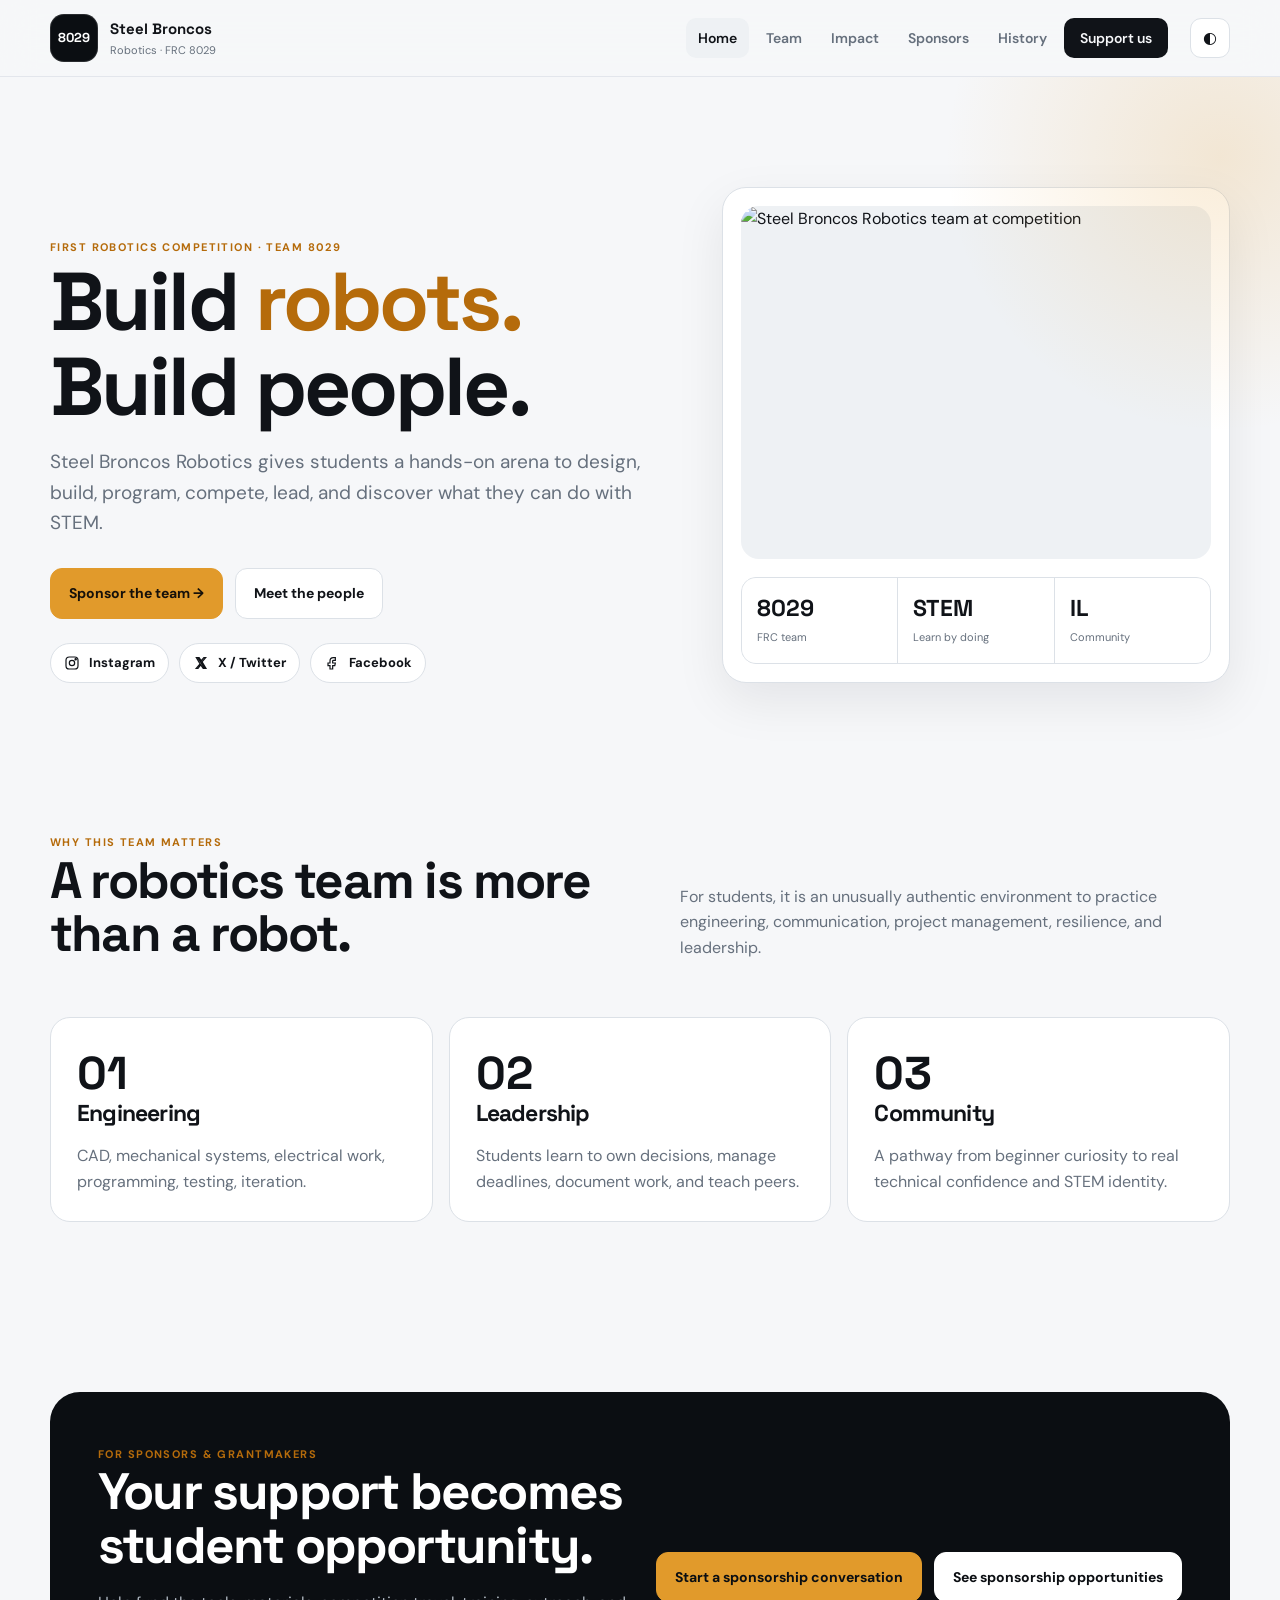
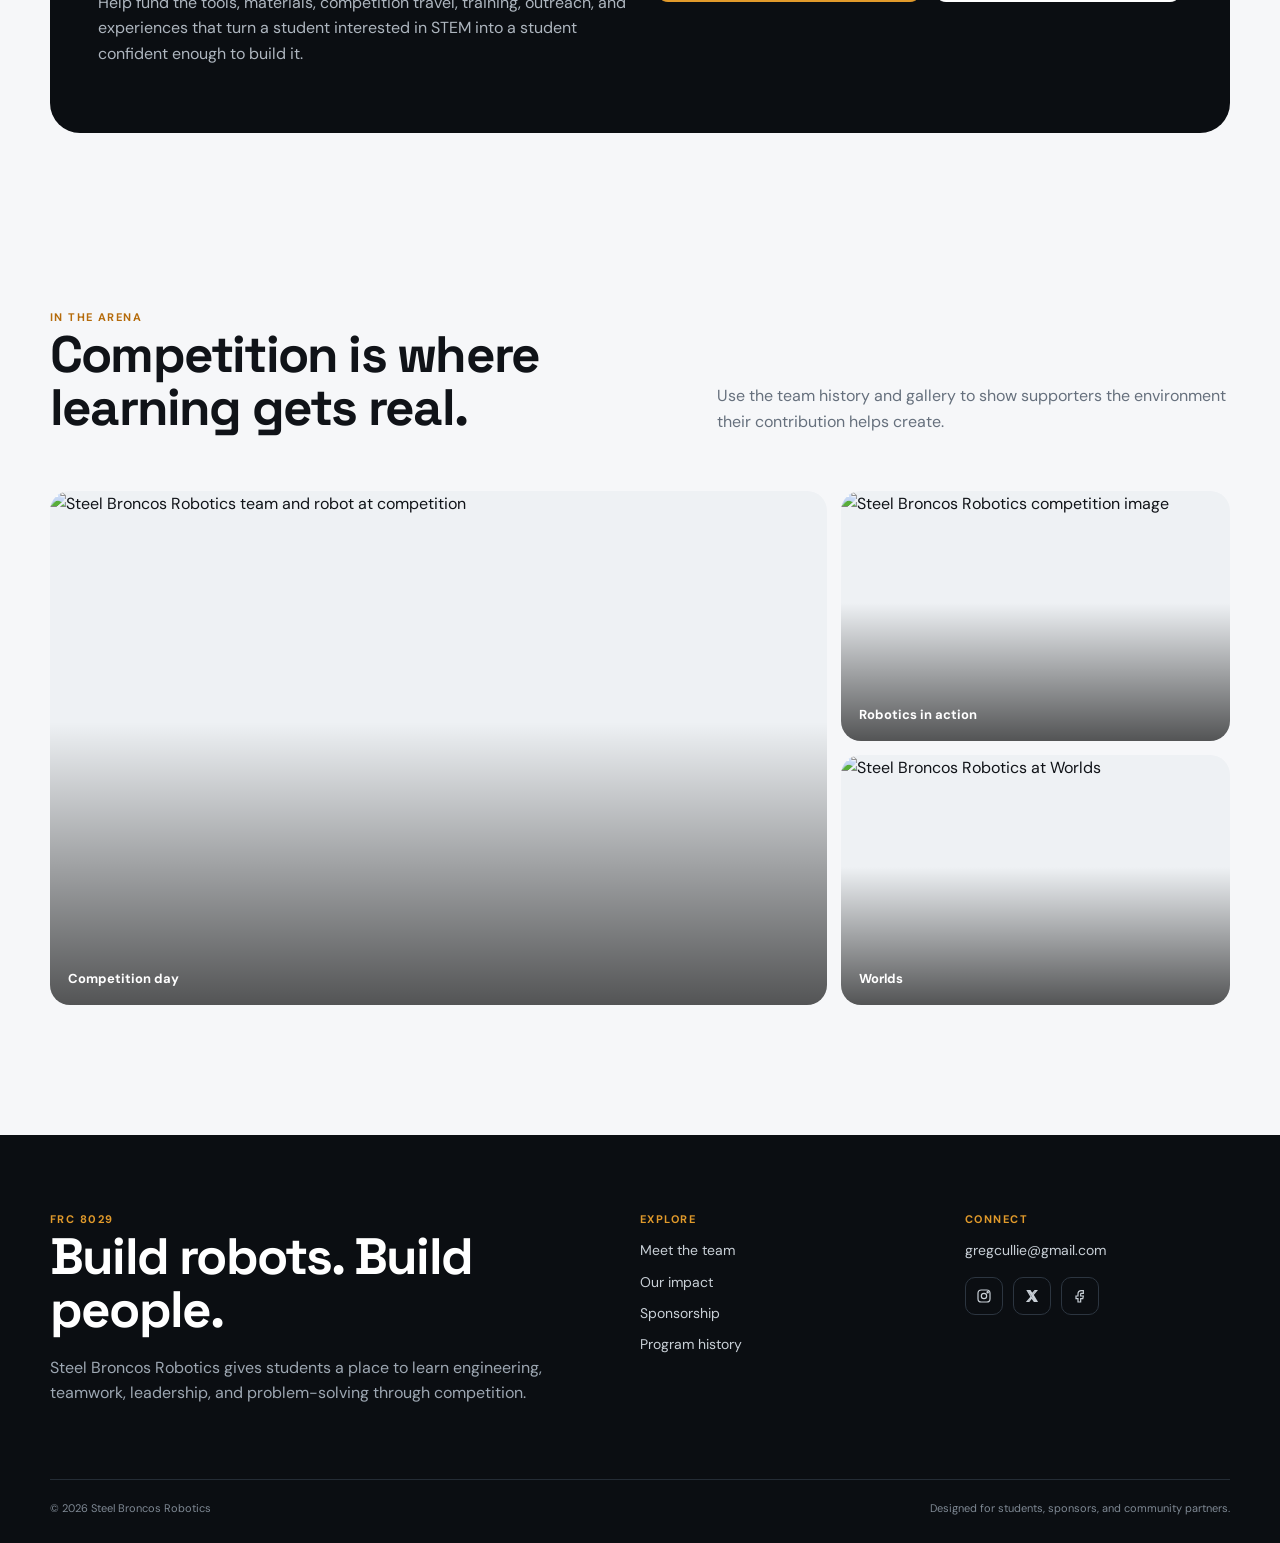
==== index.html @ d0d26b5c "Refurbished OG Website - Update: Contact Information, Sponsorship Information, ETC..." ====
<!doctype html><html lang="en"><head><meta charset="utf-8"><meta name="viewport" content="width=device-width,initial-scale=1"><meta name="description" content="Steel Broncos Robotics — FRC Team 8029. Students building robots, skills, and community through STEM."><meta name="theme-color" content="#0b0e12"><title>Steel Broncos Robotics · FRC 8029</title><link rel="stylesheet" href="assets/css/site.css"><script src="assets/js/data.js" defer></script><script src="assets/js/site.js" defer></script></head><body><div data-site-header></div><main>
<section class="hero"><div class="container hero-grid"><div class="hero-copy"><span class="eyebrow">FIRST Robotics Competition · Team 8029</span><h1>Build <span>robots.</span><br>Build people.</h1><p class="lead">Steel Broncos Robotics gives students a hands-on arena to design, build, program, compete, lead, and discover what they can do with STEM.</p><div class="hero-actions"><a class="btn btn-accent" href="contact.html">Sponsor the team →</a><a class="btn btn-ghost" href="team.html">Meet the people</a></div><div class="social-row" data-social style="margin-top:24px"></div></div><div class="hero-panel"><div class="hero-image"><img src="https://static.wixstatic.com/media/d33e37_d05208b4baef472fb041e7d04925dd4f~mv2.png/v1/crop/x_128%2Cy_840%2Cw_3528%2Ch_2184/fill/w_1200%2Ch_744%2Cal_c%2Cq_85%2Cusm_0.66_1.00_0.01%2Cenc_avif%2Cquality_auto/IMG_7087_HEIC.png" alt="Steel Broncos Robotics team at competition" width="1200" height="744" fetchpriority="high" decoding="async"></div><div class="mini-stats"><div><strong>8029</strong><span>FRC team</span></div><div><strong>STEM</strong><span>Learn by doing</span></div><div><strong>IL</strong><span>Community</span></div></div></div></div></section>
<section class="section-tight"><div class="container"><div class="section-head"><div><span class="eyebrow">Why this team matters</span><h2>A robotics team is more than a robot.</h2></div><p>For students, it is an unusually authentic environment to practice engineering, communication, project management, resilience, and leadership.</p></div><div class="impact-grid"><article class="impact-card"><strong>01</strong><h3>Engineering</h3><span>CAD, mechanical systems, electrical work, programming, testing, iteration.</span></article><article class="impact-card"><strong>02</strong><h3>Leadership</h3><span>Students learn to own decisions, manage deadlines, document work, and teach peers.</span></article><article class="impact-card"><strong>03</strong><h3>Community</h3><span>A pathway from beginner curiosity to real technical confidence and STEM identity.</span></article></div></div></section>
<section class="section"><div class="container"><div class="sponsor-banner"><div><span class="eyebrow">For sponsors & grantmakers</span><h2>Your support becomes student opportunity.</h2><p>Help fund the tools, materials, competition travel, training, outreach, and experiences that turn a student interested in STEM into a student confident enough to build it.</p></div><div class="hero-actions"><a class="btn btn-accent" href="mailto:gregcullie@gmail.com?subject=Steel%20Broncos%20Robotics%20Sponsorship">Start a sponsorship conversation</a><a class="btn" href="sponsors.html">See sponsorship opportunities</a></div></div></div></section>
<section class="section-tight"><div class="container"><div class="section-head"><div><span class="eyebrow">In the arena</span><h2>Competition is where learning gets real.</h2></div><p>Use the team history and gallery to show supporters the environment their contribution helps create.</p></div><div class="gallery" data-gallery></div></div></section>
</main><div data-site-footer></div></body></html>
---- assets/css/site.css ----
@import url('https://fonts.googleapis.com/css2?family=DM+Sans:wght@400;500;600;700&family=Space+Grotesk:wght@500;600;700&display=swap');

:root{--bg:#f6f7f9;--surface:#fff;--surface-2:#eef1f4;--text:#101318;--muted:#66707d;--line:#dce1e7;--accent:#e19a2b;--accent-2:#b56b0b;--dark:#0b0e12;--radius:24px;--shadow:0 18px 50px rgba(16,19,24,.08);--max:1180px}
:root[data-theme="dark"]{--bg:#0b0e12;--surface:#11161d;--surface-2:#171d25;--text:#f4f6f8;--muted:#a5afba;--line:#26303b;--accent:#f2ad3b;--accent-2:#ffca6a;--shadow:0 18px 60px rgba(0,0,0,.28)}
*{box-sizing:border-box}html{scroll-behavior:smooth}body{margin:0;background:var(--bg);color:var(--text);font-family:'DM Sans',system-ui,sans-serif;line-height:1.6}a{color:inherit;text-decoration:none}img{max-width:100%;display:block}button{font:inherit;color:inherit}code{font-family:ui-monospace,SFMono-Regular,Menlo,monospace;background:var(--surface-2);padding:.15em .4em;border-radius:6px}
.site-header{position:sticky;top:0;z-index:50;display:flex;align-items:center;gap:22px;padding:14px max(22px,calc((100vw - var(--max))/2));background:color-mix(in srgb,var(--bg) 88%,transparent);backdrop-filter:blur(18px);border-bottom:1px solid color-mix(in srgb,var(--line) 75%,transparent)}
.brand{display:flex;align-items:center;gap:12px;margin-right:auto}.brand-mark{width:48px;height:48px;border-radius:14px;display:grid;place-items:center;background:var(--dark);color:#fff;font-family:'Space Grotesk';font-weight:700;font-size:13px;box-shadow:inset 0 0 0 1px rgba(255,255,255,.12)}.brand strong{display:block;font-family:'Space Grotesk';font-size:15px}.brand small{display:block;color:var(--muted);font-size:11px;margin-top:1px}.site-nav{display:flex;align-items:center;gap:5px}.site-nav a{padding:9px 12px;border-radius:10px;color:var(--muted);font-size:14px;font-weight:600}.site-nav a:hover,.site-nav a[aria-current="page"]{background:var(--surface-2);color:var(--text)}.site-nav .nav-cta{background:var(--text);color:var(--bg);padding-inline:16px}.theme-toggle,.menu-toggle{border:1px solid var(--line);background:var(--surface);border-radius:11px;width:40px;height:40px;cursor:pointer}.menu-toggle{display:none}
main{overflow:hidden}.container{width:min(var(--max),calc(100% - 44px));margin-inline:auto}.section{padding:100px 0}.section-tight{padding:70px 0}.eyebrow{text-transform:uppercase;letter-spacing:.13em;font-size:11px;font-weight:700;color:var(--accent-2)}h1,h2,h3{font-family:'Space Grotesk',sans-serif;line-height:1.04;margin:0 0 18px;letter-spacing:-.035em}h1{font-size:clamp(46px,7vw,82px);max-width:950px}h2{font-size:clamp(34px,4vw,52px)}h3{font-size:23px}p{margin:0 0 18px;color:var(--muted)}.lead{font-size:19px;max-width:680px}.muted{color:var(--muted)}
.hero{padding:110px 0 75px;position:relative}.hero:before{content:'';position:absolute;width:580px;height:580px;border-radius:50%;right:-230px;top:-210px;background:radial-gradient(circle,color-mix(in srgb,var(--accent) 18%,transparent),transparent 67%);pointer-events:none}.hero-grid{display:grid;grid-template-columns:1.1fr .9fr;gap:50px;align-items:end}.hero-copy{position:relative;z-index:1}.hero-copy h1 span{color:var(--accent-2)}.hero-actions{display:flex;gap:12px;flex-wrap:wrap;margin-top:30px}.btn{display:inline-flex;align-items:center;justify-content:center;gap:8px;padding:13px 18px;border-radius:12px;border:1px solid var(--line);font-weight:700;font-size:14px;transition:.2s transform,.2s background}.btn:hover{transform:translateY(-2px)}.btn-primary{background:var(--text);color:var(--bg);border-color:var(--text)}.btn-accent{background:var(--accent);color:#16110a;border-color:var(--accent)}.btn-ghost{background:var(--surface)}.hero-panel{background:var(--surface);border:1px solid var(--line);border-radius:var(--radius);padding:18px;box-shadow:var(--shadow)}.hero-image{aspect-ratio:4/3;border-radius:18px;overflow:hidden;background:var(--surface-2)}.hero-image img{width:100%;height:100%;object-fit:cover}.mini-stats{display:grid;grid-template-columns:repeat(3,1fr);gap:1px;background:var(--line);border:1px solid var(--line);margin-top:18px;border-radius:15px;overflow:hidden}.mini-stats div{background:var(--surface);padding:15px}.mini-stats strong{display:block;font:700 23px 'Space Grotesk'}.mini-stats span{font-size:11px;color:var(--muted)}
.section-head{display:flex;justify-content:space-between;gap:30px;align-items:end;margin-bottom:38px}.section-head p{max-width:550px}.split{display:grid;grid-template-columns:1fr 1fr;gap:24px}.card{background:var(--surface);border:1px solid var(--line);border-radius:var(--radius);padding:30px;box-shadow:var(--shadow)}.feature-card{min-height:280px;display:flex;flex-direction:column;justify-content:space-between}.feature-card .number{font:700 40px 'Space Grotesk';color:var(--accent)}.feature-card a{font-weight:700}.impact-grid{display:grid;grid-template-columns:repeat(3,1fr);gap:16px}.impact-card{padding:26px;background:var(--surface);border:1px solid var(--line);border-radius:20px}.impact-card strong{font:700 46px 'Space Grotesk';display:block}.impact-card span{color:var(--muted)}
.sponsor-banner{background:var(--dark);color:#fff;border-radius:30px;padding:48px;display:grid;grid-template-columns:1fr auto;align-items:center;gap:30px}.sponsor-banner p{color:#aeb6bf}.sponsor-banner h2{max-width:650px}.sponsor-banner .btn{background:#fff;color:#0b0e12;border-color:#fff}.sponsor-banner .btn-accent{background:var(--accent);border-color:var(--accent)}
.social-row{display:flex;gap:10px;flex-wrap:wrap}.social-pill{display:inline-flex;align-items:center;gap:9px;border:1px solid var(--line);background:var(--surface);border-radius:999px;padding:9px 13px;font-size:13px;font-weight:700}.social-pill svg,.socials svg{width:16px;height:16px;fill:none;stroke:currentColor;stroke-width:1.8}.social-pill svg path,.socials svg path{stroke:currentColor}.social-pill svg circle,.social-pill svg rect{stroke:currentColor}
.person-grid{display:grid;grid-template-columns:repeat(3,1fr);gap:18px}.person-card{background:var(--surface);border:1px solid var(--line);border-radius:22px;overflow:hidden;box-shadow:var(--shadow)}.person-photo{aspect-ratio:4/5;background:var(--surface-2);overflow:hidden}.person-photo img{width:100%;height:100%;object-fit:cover}.photo-placeholder{display:grid;place-items:center;color:var(--muted);font:700 11px 'Space Grotesk';letter-spacing:.18em}.person-body{padding:23px}.person-body p{margin-bottom:14px}.text-link{font-weight:700;font-size:13px}.tag-row{display:flex;gap:7px;flex-wrap:wrap}.tag-row span{padding:5px 9px;border-radius:999px;background:var(--surface-2);color:var(--muted);font-size:11px;font-weight:700}.empty-state{grid-column:1/-1;padding:42px;border:1px dashed var(--line);border-radius:22px;background:var(--surface);text-align:center}
.timeline{display:grid;gap:2px}.timeline-item{display:grid;grid-template-columns:120px 1fr;gap:25px;padding:32px 0;border-top:1px solid var(--line)}.timeline-year{font:700 26px 'Space Grotesk';color:var(--accent-2)}
.sponsor-grid{display:grid;grid-template-columns:repeat(3,1fr);gap:18px}.sponsor-card{background:var(--surface);border:1px solid var(--line);border-radius:22px;padding:22px}.sponsor-logo{height:150px;border-radius:15px;background:var(--surface-2);display:grid;place-items:center;padding:20px;text-align:center;font:700 18px 'Space Grotesk';margin-bottom:20px}.sponsor-logo img{max-height:100%;max-width:100%;object-fit:contain}
.gallery{display:grid;grid-template-columns:2fr 1fr;grid-auto-rows:250px;gap:14px}.gallery-item{position:relative;margin:0;border-radius:20px;overflow:hidden;background:var(--surface-2)}.gallery-item img{width:100%;height:100%;object-fit:cover}.gallery-item:after{content:'';position:absolute;inset:45% 0 0;background:linear-gradient(transparent,rgba(0,0,0,.65))}.gallery-item figcaption{position:absolute;left:18px;bottom:15px;z-index:1;color:#fff;font-weight:700;font-size:13px}.gallery-feature{grid-row:span 2}
.form-card{max-width:720px}.form-grid{display:grid;grid-template-columns:1fr 1fr;gap:14px}.field{display:grid;gap:7px}.field.full{grid-column:1/-1}.field label{font-size:12px;font-weight:700}.field input,.field textarea{width:100%;border:1px solid var(--line);background:var(--surface);color:var(--text);border-radius:12px;padding:13px;font:inherit;outline:none}.field textarea{min-height:160px;resize:vertical}.field input:focus,.field textarea:focus{border-color:var(--accent)}
.site-footer{margin-top:60px;background:var(--dark);color:#fff;padding:70px max(22px,calc((100vw - var(--max))/2)) 25px}.footer-grid{display:grid;grid-template-columns:2fr 1fr 1fr;gap:60px}.site-footer h2{max-width:480px}.site-footer p{color:#9da7b2;max-width:520px}.site-footer .eyebrow{color:var(--accent)}.site-footer a{display:block;color:#c9d0d7;margin:9px 0;font-size:14px}.socials{display:flex;gap:10px;margin-top:15px}.socials a{width:38px;height:38px;display:grid;place-items:center;border:1px solid #2c3540;border-radius:10px;margin:0}.footer-bottom{display:flex;justify-content:space-between;gap:20px;border-top:1px solid #242c35;margin-top:55px;padding-top:20px;color:#7f8994;font-size:11px}
@media(max-width:900px){.site-nav{display:none;position:absolute;left:15px;right:15px;top:76px;background:var(--surface);border:1px solid var(--line);border-radius:16px;padding:10px;box-shadow:var(--shadow);flex-direction:column;align-items:stretch}.site-nav.is-open{display:flex}.menu-toggle{display:block}.hero-grid,.split{grid-template-columns:1fr}.hero{padding-top:70px}.person-grid,.sponsor-grid,.impact-grid{grid-template-columns:1fr 1fr}.gallery{grid-template-columns:1fr;grid-auto-rows:240px}.gallery-feature{grid-row:span 1}.sponsor-banner{grid-template-columns:1fr}.footer-grid{grid-template-columns:1fr 1fr}}
@media(max-width:600px){.container{width:min(var(--max),calc(100% - 30px))}.section{padding:70px 0}.site-header{padding-inline:15px}.brand-mark{width:42px;height:42px}.theme-toggle{width:38px;height:38px}.hero h1{font-size:48px}.person-grid,.sponsor-grid,.impact-grid,.form-grid,.footer-grid{grid-template-columns:1fr}.timeline-item{grid-template-columns:1fr;gap:7px}.sponsor-banner{padding:30px}.footer-bottom{flex-direction:column}.section-head{display:block}.section-head p{margin-top:15px}}
@media(prefers-reduced-motion:reduce){*{scroll-behavior:auto!important;transition:none!important}}
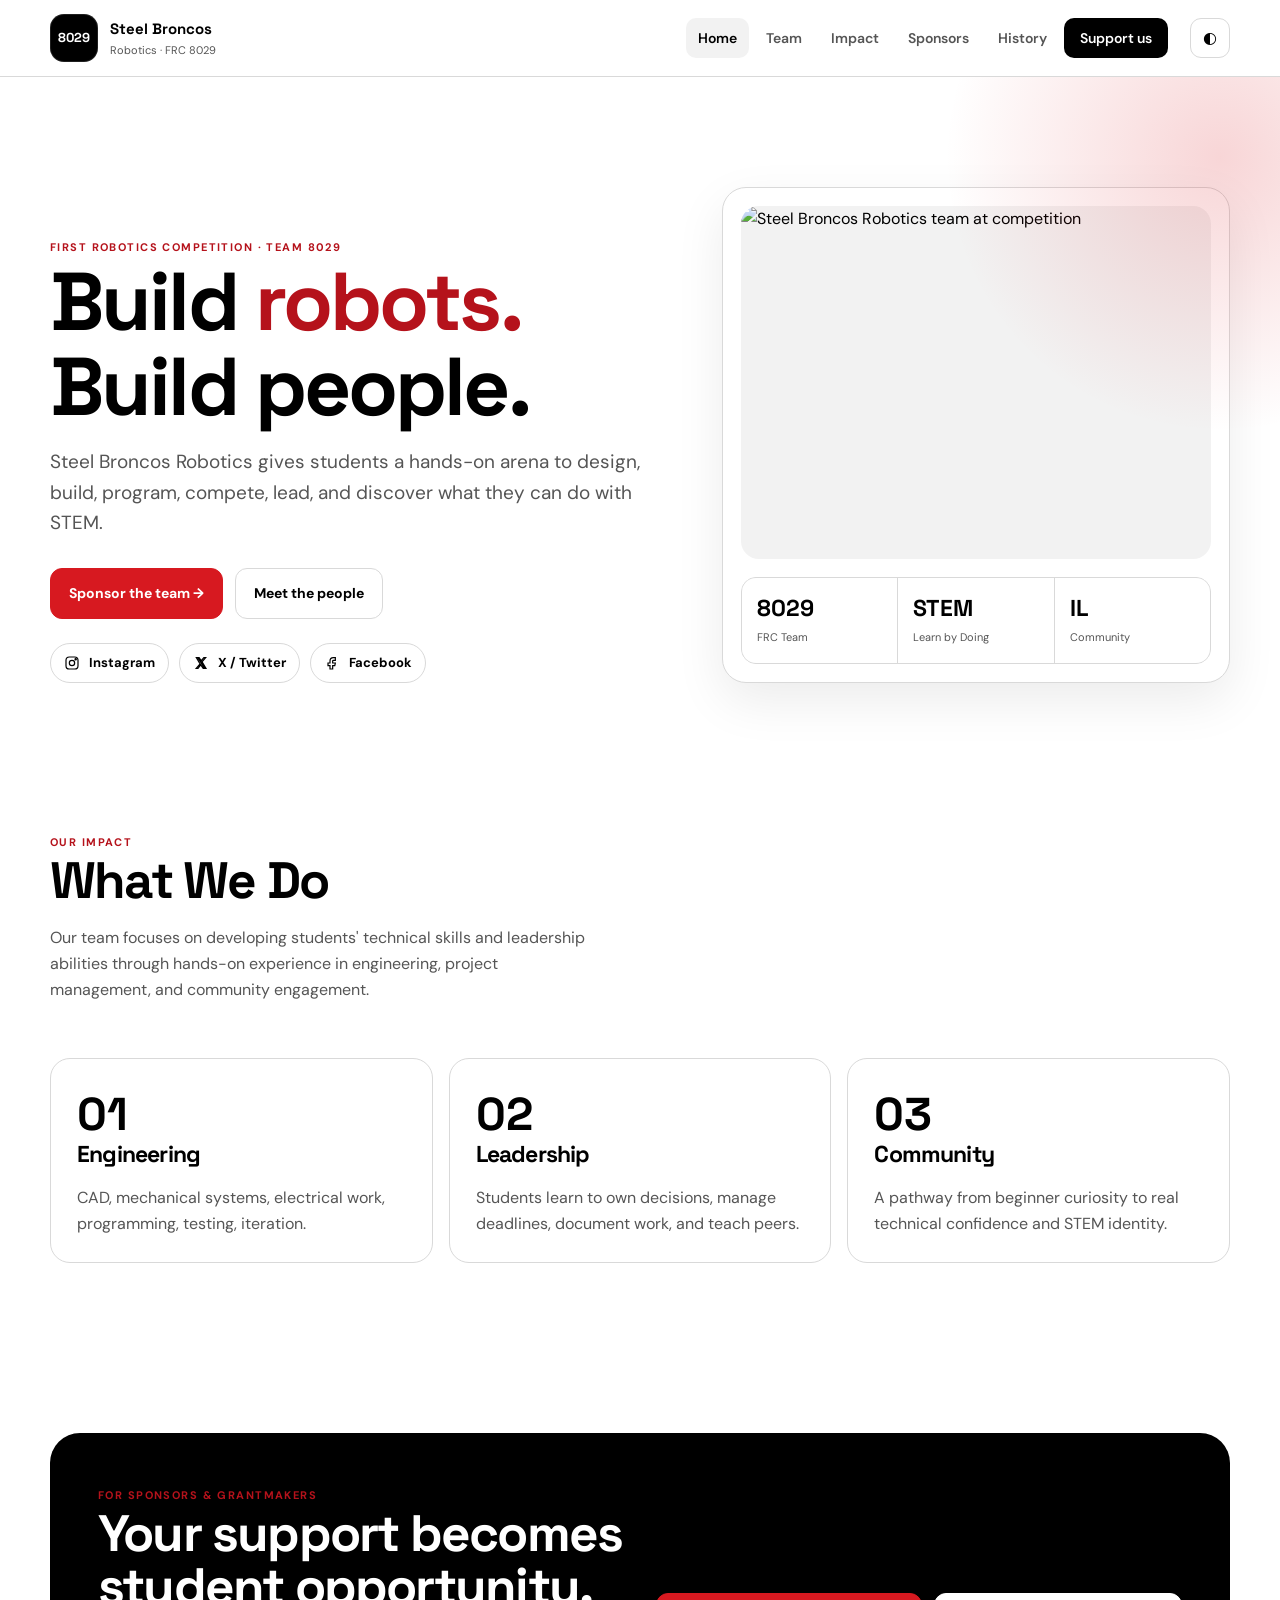
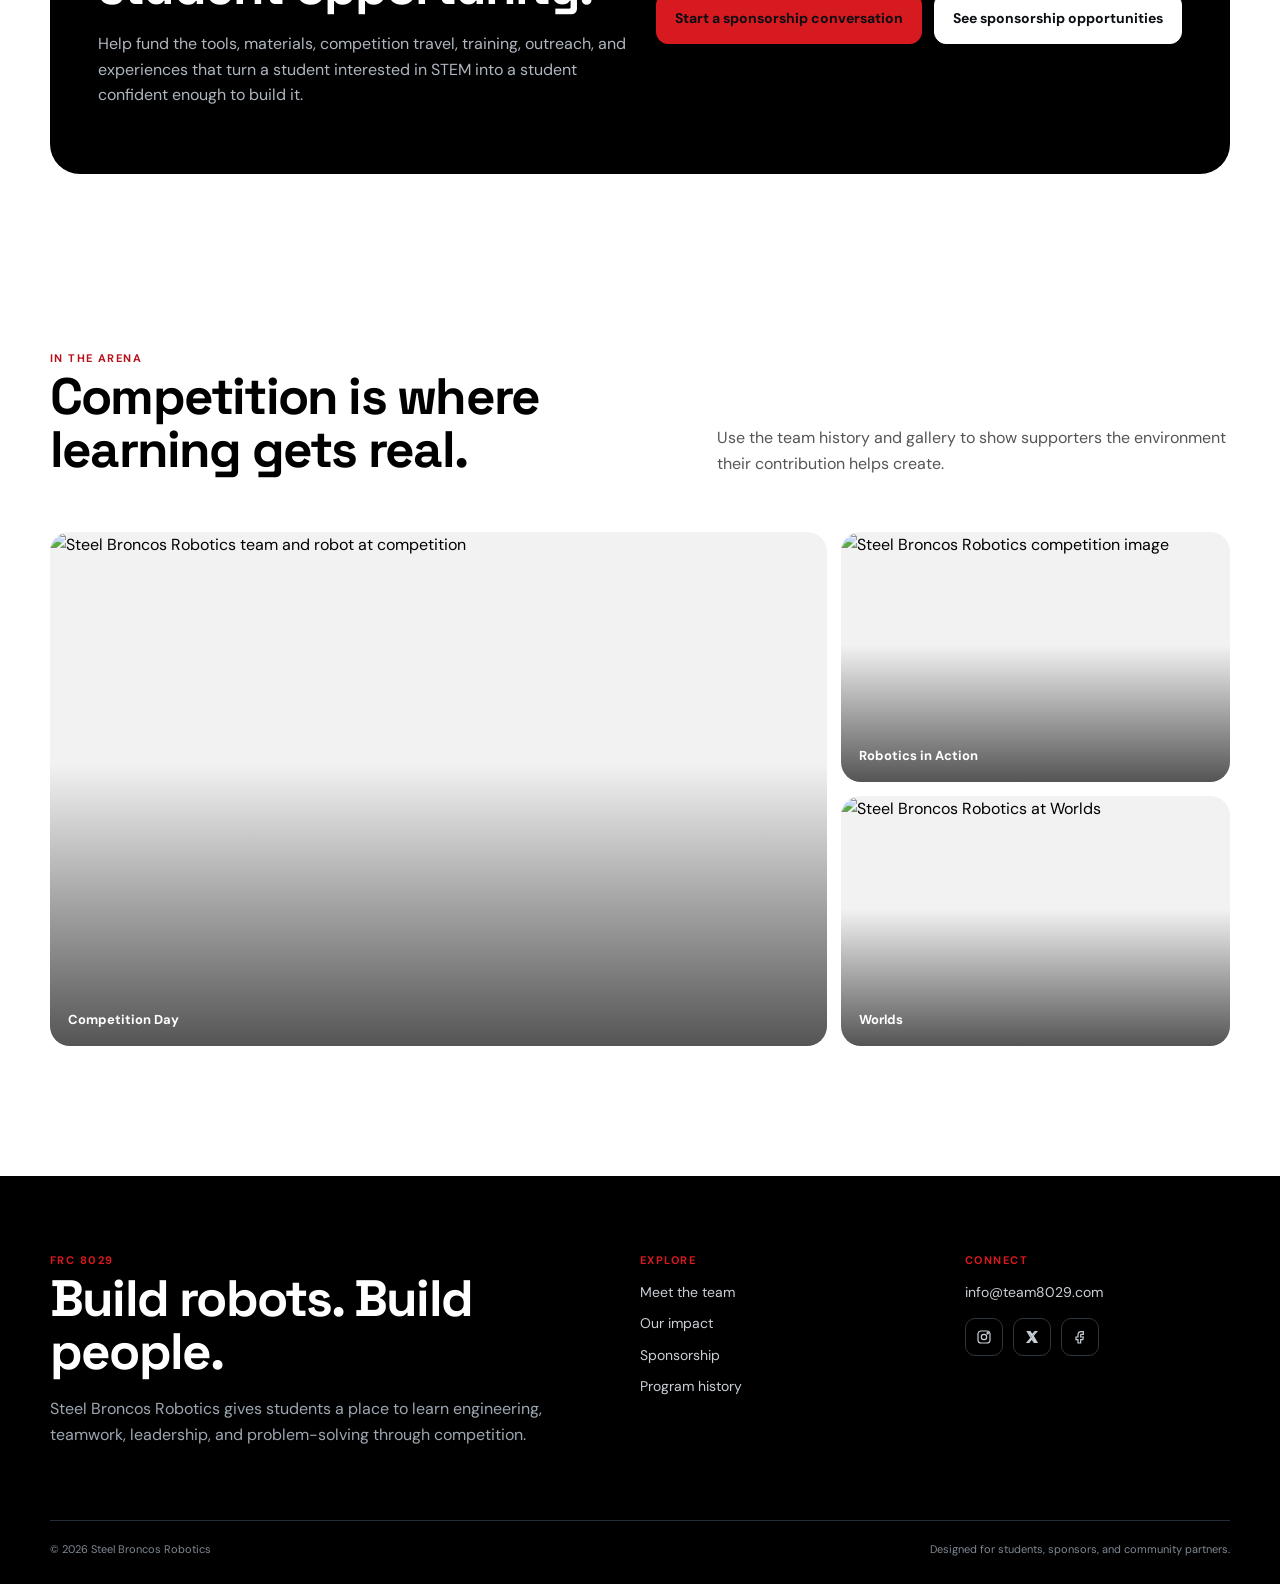
==== commit 41ac0d1b: "Correcting Fields & Colors" ====
--- a/index.html
+++ b/index.html
@@ -1,6 +1,132 @@
-<!doctype html><html lang="en"><head><meta charset="utf-8"><meta name="viewport" content="width=device-width,initial-scale=1"><meta name="description" content="Steel Broncos Robotics — FRC Team 8029. Students building robots, skills, and community through STEM."><meta name="theme-color" content="#0b0e12"><title>Steel Broncos Robotics · FRC 8029</title><link rel="stylesheet" href="assets/css/site.css"><script src="assets/js/data.js" defer></script><script src="assets/js/site.js" defer></script></head><body><div data-site-header></div><main>
-<section class="hero"><div class="container hero-grid"><div class="hero-copy"><span class="eyebrow">FIRST Robotics Competition · Team 8029</span><h1>Build <span>robots.</span><br>Build people.</h1><p class="lead">Steel Broncos Robotics gives students a hands-on arena to design, build, program, compete, lead, and discover what they can do with STEM.</p><div class="hero-actions"><a class="btn btn-accent" href="contact.html">Sponsor the team →</a><a class="btn btn-ghost" href="team.html">Meet the people</a></div><div class="social-row" data-social style="margin-top:24px"></div></div><div class="hero-panel"><div class="hero-image"><img src="https://static.wixstatic.com/media/d33e37_d05208b4baef472fb041e7d04925dd4f~mv2.png/v1/crop/x_128%2Cy_840%2Cw_3528%2Ch_2184/fill/w_1200%2Ch_744%2Cal_c%2Cq_85%2Cusm_0.66_1.00_0.01%2Cenc_avif%2Cquality_auto/IMG_7087_HEIC.png" alt="Steel Broncos Robotics team at competition" width="1200" height="744" fetchpriority="high" decoding="async"></div><div class="mini-stats"><div><strong>8029</strong><span>FRC team</span></div><div><strong>STEM</strong><span>Learn by doing</span></div><div><strong>IL</strong><span>Community</span></div></div></div></div></section>
-<section class="section-tight"><div class="container"><div class="section-head"><div><span class="eyebrow">Why this team matters</span><h2>A robotics team is more than a robot.</h2></div><p>For students, it is an unusually authentic environment to practice engineering, communication, project management, resilience, and leadership.</p></div><div class="impact-grid"><article class="impact-card"><strong>01</strong><h3>Engineering</h3><span>CAD, mechanical systems, electrical work, programming, testing, iteration.</span></article><article class="impact-card"><strong>02</strong><h3>Leadership</h3><span>Students learn to own decisions, manage deadlines, document work, and teach peers.</span></article><article class="impact-card"><strong>03</strong><h3>Community</h3><span>A pathway from beginner curiosity to real technical confidence and STEM identity.</span></article></div></div></section>
-<section class="section"><div class="container"><div class="sponsor-banner"><div><span class="eyebrow">For sponsors & grantmakers</span><h2>Your support becomes student opportunity.</h2><p>Help fund the tools, materials, competition travel, training, outreach, and experiences that turn a student interested in STEM into a student confident enough to build it.</p></div><div class="hero-actions"><a class="btn btn-accent" href="mailto:gregcullie@gmail.com?subject=Steel%20Broncos%20Robotics%20Sponsorship">Start a sponsorship conversation</a><a class="btn" href="sponsors.html">See sponsorship opportunities</a></div></div></div></section>
-<section class="section-tight"><div class="container"><div class="section-head"><div><span class="eyebrow">In the arena</span><h2>Competition is where learning gets real.</h2></div><p>Use the team history and gallery to show supporters the environment their contribution helps create.</p></div><div class="gallery" data-gallery></div></div></section>
-</main><div data-site-footer></div></body></html>
+<!doctype html>
+<html lang="en">
+    <head>
+        <meta charset="utf-8" />
+        <meta name="viewport" content="width=device-width,initial-scale=1" />
+        <meta
+            name="description"
+            content="Steel Broncos Robotics — FRC Team 8029. Students building robots, skills, and community through STEM."
+        />
+        <title>Steel Broncos Robotics · FRC 8029</title>
+        <link rel="stylesheet" href="assets/css/site.css" />
+        <script src="assets/js/data.js" defer></script>
+        <script src="assets/js/site.js" defer></script>
+    </head>
+    <body>
+        <div data-site-header></div>
+        <main>
+            <section class="hero">
+                <div class="container hero-grid">
+                    <div class="hero-copy">
+                        <span class="eyebrow">FIRST Robotics Competition · Team 8029</span>
+                        <h1>Build <span>robots.</span><br />Build people.</h1>
+                        <p class="lead">
+                            Steel Broncos Robotics gives students a hands-on arena to design, build,
+                            program, compete, lead, and discover what they can do with STEM.
+                        </p>
+                        <div class="hero-actions">
+                            <a class="btn btn-accent" href="contact.html">Sponsor the team →</a
+                            ><a class="btn btn-ghost" href="team.html">Meet the people</a>
+                        </div>
+                        <div class="social-row margin-top-24" data-social></div>
+                    </div>
+                    <div class="hero-panel">
+                        <div class="hero-image">
+                            <img
+                                src="https://static.wixstatic.com/media/d33e37_d05208b4baef472fb041e7d04925dd4f~mv2.png/v1/crop/x_128%2Cy_840%2Cw_3528%2Ch_2184/fill/w_1200%2Ch_744%2Cal_c%2Cq_85%2Cusm_0.66_1.00_0.01%2Cenc_avif%2Cquality_auto/IMG_7087_HEIC.png"
+                                alt="Steel Broncos Robotics team at competition"
+                                width="1200"
+                                height="744"
+                                decoding="async"
+                            />
+                        </div>
+                        <div class="mini-stats">
+                            <div><strong>8029</strong><span>FRC Team</span></div>
+                            <div><strong>STEM</strong><span>Learn by Doing</span></div>
+                            <div><strong>IL</strong><span>Community</span></div>
+                        </div>
+                    </div>
+                </div>
+            </section>
+            <section class="section-tight">
+                <div class="container">
+                    <div class="section-head">
+                        <div>
+                            <span class="eyebrow">Our Impact</span>
+                            <h2>What We Do</h2>
+                            <p>
+                                Our team focuses on developing students' technical skills and
+                                leadership abilities through hands-on experience in engineering,
+                                project management, and community engagement.
+                            </p>
+                        </div>
+                    </div>
+                    <div class="impact-grid">
+                        <article class="impact-card">
+                            <strong>01</strong>
+                            <h3>Engineering</h3>
+                            <span
+                                >CAD, mechanical systems, electrical work, programming, testing,
+                                iteration.</span
+                            >
+                        </article>
+                        <article class="impact-card">
+                            <strong>02</strong>
+                            <h3>Leadership</h3>
+                            <span
+                                >Students learn to own decisions, manage deadlines, document work,
+                                and teach peers.</span
+                            >
+                        </article>
+                        <article class="impact-card">
+                            <strong>03</strong>
+                            <h3>Community</h3>
+                            <span
+                                >A pathway from beginner curiosity to real technical confidence and
+                                STEM identity.</span
+                            >
+                        </article>
+                    </div>
+                </div>
+            </section>
+            <section class="section">
+                <div class="container">
+                    <div class="sponsor-banner">
+                        <div>
+                            <span class="eyebrow">For sponsors & grantmakers</span>
+                            <h2>Your support becomes student opportunity.</h2>
+                            <p>
+                                Help fund the tools, materials, competition travel, training,
+                                outreach, and experiences that turn a student interested in STEM
+                                into a student confident enough to build it.
+                            </p>
+                        </div>
+                        <div class="hero-actions">
+                            <a
+                                class="btn btn-accent"
+                                href="mailto:gregcullie@gmail.com?subject=Steel%20Broncos%20Robotics%20Sponsorship"
+                                >Start a sponsorship conversation</a
+                            ><a class="btn" href="sponsors.html">See sponsorship opportunities</a>
+                        </div>
+                    </div>
+                </div>
+            </section>
+            <section class="section-tight">
+                <div class="container">
+                    <div class="section-head">
+                        <div>
+                            <span class="eyebrow">In the arena</span>
+                            <h2>Competition is where learning gets real.</h2>
+                        </div>
+                        <p>
+                            Use the team history and gallery to show supporters the environment
+                            their contribution helps create.
+                        </p>
+                    </div>
+                    <div class="gallery" data-gallery></div>
+                </div>
+            </section>
+        </main>
+        <div data-site-footer></div>
+    </body>
+</html>
--- a/assets/css/site.css
+++ b/assets/css/site.css
@@ -1,21 +1,755 @@
-@import url('https://fonts.googleapis.com/css2?family=DM+Sans:wght@400;500;600;700&family=Space+Grotesk:wght@500;600;700&display=swap');
+@import url("https://fonts.googleapis.com/css2?family=DM+Sans:wght@400;500;600;700&family=Space+Grotesk:wght@500;600;700&display=swap");
 
-:root{--bg:#f6f7f9;--surface:#fff;--surface-2:#eef1f4;--text:#101318;--muted:#66707d;--line:#dce1e7;--accent:#e19a2b;--accent-2:#b56b0b;--dark:#0b0e12;--radius:24px;--shadow:0 18px 50px rgba(16,19,24,.08);--max:1180px}
-:root[data-theme="dark"]{--bg:#0b0e12;--surface:#11161d;--surface-2:#171d25;--text:#f4f6f8;--muted:#a5afba;--line:#26303b;--accent:#f2ad3b;--accent-2:#ffca6a;--shadow:0 18px 60px rgba(0,0,0,.28)}
-*{box-sizing:border-box}html{scroll-behavior:smooth}body{margin:0;background:var(--bg);color:var(--text);font-family:'DM Sans',system-ui,sans-serif;line-height:1.6}a{color:inherit;text-decoration:none}img{max-width:100%;display:block}button{font:inherit;color:inherit}code{font-family:ui-monospace,SFMono-Regular,Menlo,monospace;background:var(--surface-2);padding:.15em .4em;border-radius:6px}
-.site-header{position:sticky;top:0;z-index:50;display:flex;align-items:center;gap:22px;padding:14px max(22px,calc((100vw - var(--max))/2));background:color-mix(in srgb,var(--bg) 88%,transparent);backdrop-filter:blur(18px);border-bottom:1px solid color-mix(in srgb,var(--line) 75%,transparent)}
-.brand{display:flex;align-items:center;gap:12px;margin-right:auto}.brand-mark{width:48px;height:48px;border-radius:14px;display:grid;place-items:center;background:var(--dark);color:#fff;font-family:'Space Grotesk';font-weight:700;font-size:13px;box-shadow:inset 0 0 0 1px rgba(255,255,255,.12)}.brand strong{display:block;font-family:'Space Grotesk';font-size:15px}.brand small{display:block;color:var(--muted);font-size:11px;margin-top:1px}.site-nav{display:flex;align-items:center;gap:5px}.site-nav a{padding:9px 12px;border-radius:10px;color:var(--muted);font-size:14px;font-weight:600}.site-nav a:hover,.site-nav a[aria-current="page"]{background:var(--surface-2);color:var(--text)}.site-nav .nav-cta{background:var(--text);color:var(--bg);padding-inline:16px}.theme-toggle,.menu-toggle{border:1px solid var(--line);background:var(--surface);border-radius:11px;width:40px;height:40px;cursor:pointer}.menu-toggle{display:none}
-main{overflow:hidden}.container{width:min(var(--max),calc(100% - 44px));margin-inline:auto}.section{padding:100px 0}.section-tight{padding:70px 0}.eyebrow{text-transform:uppercase;letter-spacing:.13em;font-size:11px;font-weight:700;color:var(--accent-2)}h1,h2,h3{font-family:'Space Grotesk',sans-serif;line-height:1.04;margin:0 0 18px;letter-spacing:-.035em}h1{font-size:clamp(46px,7vw,82px);max-width:950px}h2{font-size:clamp(34px,4vw,52px)}h3{font-size:23px}p{margin:0 0 18px;color:var(--muted)}.lead{font-size:19px;max-width:680px}.muted{color:var(--muted)}
-.hero{padding:110px 0 75px;position:relative}.hero:before{content:'';position:absolute;width:580px;height:580px;border-radius:50%;right:-230px;top:-210px;background:radial-gradient(circle,color-mix(in srgb,var(--accent) 18%,transparent),transparent 67%);pointer-events:none}.hero-grid{display:grid;grid-template-columns:1.1fr .9fr;gap:50px;align-items:end}.hero-copy{position:relative;z-index:1}.hero-copy h1 span{color:var(--accent-2)}.hero-actions{display:flex;gap:12px;flex-wrap:wrap;margin-top:30px}.btn{display:inline-flex;align-items:center;justify-content:center;gap:8px;padding:13px 18px;border-radius:12px;border:1px solid var(--line);font-weight:700;font-size:14px;transition:.2s transform,.2s background}.btn:hover{transform:translateY(-2px)}.btn-primary{background:var(--text);color:var(--bg);border-color:var(--text)}.btn-accent{background:var(--accent);color:#16110a;border-color:var(--accent)}.btn-ghost{background:var(--surface)}.hero-panel{background:var(--surface);border:1px solid var(--line);border-radius:var(--radius);padding:18px;box-shadow:var(--shadow)}.hero-image{aspect-ratio:4/3;border-radius:18px;overflow:hidden;background:var(--surface-2)}.hero-image img{width:100%;height:100%;object-fit:cover}.mini-stats{display:grid;grid-template-columns:repeat(3,1fr);gap:1px;background:var(--line);border:1px solid var(--line);margin-top:18px;border-radius:15px;overflow:hidden}.mini-stats div{background:var(--surface);padding:15px}.mini-stats strong{display:block;font:700 23px 'Space Grotesk'}.mini-stats span{font-size:11px;color:var(--muted)}
-.section-head{display:flex;justify-content:space-between;gap:30px;align-items:end;margin-bottom:38px}.section-head p{max-width:550px}.split{display:grid;grid-template-columns:1fr 1fr;gap:24px}.card{background:var(--surface);border:1px solid var(--line);border-radius:var(--radius);padding:30px;box-shadow:var(--shadow)}.feature-card{min-height:280px;display:flex;flex-direction:column;justify-content:space-between}.feature-card .number{font:700 40px 'Space Grotesk';color:var(--accent)}.feature-card a{font-weight:700}.impact-grid{display:grid;grid-template-columns:repeat(3,1fr);gap:16px}.impact-card{padding:26px;background:var(--surface);border:1px solid var(--line);border-radius:20px}.impact-card strong{font:700 46px 'Space Grotesk';display:block}.impact-card span{color:var(--muted)}
-.sponsor-banner{background:var(--dark);color:#fff;border-radius:30px;padding:48px;display:grid;grid-template-columns:1fr auto;align-items:center;gap:30px}.sponsor-banner p{color:#aeb6bf}.sponsor-banner h2{max-width:650px}.sponsor-banner .btn{background:#fff;color:#0b0e12;border-color:#fff}.sponsor-banner .btn-accent{background:var(--accent);border-color:var(--accent)}
-.social-row{display:flex;gap:10px;flex-wrap:wrap}.social-pill{display:inline-flex;align-items:center;gap:9px;border:1px solid var(--line);background:var(--surface);border-radius:999px;padding:9px 13px;font-size:13px;font-weight:700}.social-pill svg,.socials svg{width:16px;height:16px;fill:none;stroke:currentColor;stroke-width:1.8}.social-pill svg path,.socials svg path{stroke:currentColor}.social-pill svg circle,.social-pill svg rect{stroke:currentColor}
-.person-grid{display:grid;grid-template-columns:repeat(3,1fr);gap:18px}.person-card{background:var(--surface);border:1px solid var(--line);border-radius:22px;overflow:hidden;box-shadow:var(--shadow)}.person-photo{aspect-ratio:4/5;background:var(--surface-2);overflow:hidden}.person-photo img{width:100%;height:100%;object-fit:cover}.photo-placeholder{display:grid;place-items:center;color:var(--muted);font:700 11px 'Space Grotesk';letter-spacing:.18em}.person-body{padding:23px}.person-body p{margin-bottom:14px}.text-link{font-weight:700;font-size:13px}.tag-row{display:flex;gap:7px;flex-wrap:wrap}.tag-row span{padding:5px 9px;border-radius:999px;background:var(--surface-2);color:var(--muted);font-size:11px;font-weight:700}.empty-state{grid-column:1/-1;padding:42px;border:1px dashed var(--line);border-radius:22px;background:var(--surface);text-align:center}
-.timeline{display:grid;gap:2px}.timeline-item{display:grid;grid-template-columns:120px 1fr;gap:25px;padding:32px 0;border-top:1px solid var(--line)}.timeline-year{font:700 26px 'Space Grotesk';color:var(--accent-2)}
-.sponsor-grid{display:grid;grid-template-columns:repeat(3,1fr);gap:18px}.sponsor-card{background:var(--surface);border:1px solid var(--line);border-radius:22px;padding:22px}.sponsor-logo{height:150px;border-radius:15px;background:var(--surface-2);display:grid;place-items:center;padding:20px;text-align:center;font:700 18px 'Space Grotesk';margin-bottom:20px}.sponsor-logo img{max-height:100%;max-width:100%;object-fit:contain}
-.gallery{display:grid;grid-template-columns:2fr 1fr;grid-auto-rows:250px;gap:14px}.gallery-item{position:relative;margin:0;border-radius:20px;overflow:hidden;background:var(--surface-2)}.gallery-item img{width:100%;height:100%;object-fit:cover}.gallery-item:after{content:'';position:absolute;inset:45% 0 0;background:linear-gradient(transparent,rgba(0,0,0,.65))}.gallery-item figcaption{position:absolute;left:18px;bottom:15px;z-index:1;color:#fff;font-weight:700;font-size:13px}.gallery-feature{grid-row:span 2}
-.form-card{max-width:720px}.form-grid{display:grid;grid-template-columns:1fr 1fr;gap:14px}.field{display:grid;gap:7px}.field.full{grid-column:1/-1}.field label{font-size:12px;font-weight:700}.field input,.field textarea{width:100%;border:1px solid var(--line);background:var(--surface);color:var(--text);border-radius:12px;padding:13px;font:inherit;outline:none}.field textarea{min-height:160px;resize:vertical}.field input:focus,.field textarea:focus{border-color:var(--accent)}
-.site-footer{margin-top:60px;background:var(--dark);color:#fff;padding:70px max(22px,calc((100vw - var(--max))/2)) 25px}.footer-grid{display:grid;grid-template-columns:2fr 1fr 1fr;gap:60px}.site-footer h2{max-width:480px}.site-footer p{color:#9da7b2;max-width:520px}.site-footer .eyebrow{color:var(--accent)}.site-footer a{display:block;color:#c9d0d7;margin:9px 0;font-size:14px}.socials{display:flex;gap:10px;margin-top:15px}.socials a{width:38px;height:38px;display:grid;place-items:center;border:1px solid #2c3540;border-radius:10px;margin:0}.footer-bottom{display:flex;justify-content:space-between;gap:20px;border-top:1px solid #242c35;margin-top:55px;padding-top:20px;color:#7f8994;font-size:11px}
-@media(max-width:900px){.site-nav{display:none;position:absolute;left:15px;right:15px;top:76px;background:var(--surface);border:1px solid var(--line);border-radius:16px;padding:10px;box-shadow:var(--shadow);flex-direction:column;align-items:stretch}.site-nav.is-open{display:flex}.menu-toggle{display:block}.hero-grid,.split{grid-template-columns:1fr}.hero{padding-top:70px}.person-grid,.sponsor-grid,.impact-grid{grid-template-columns:1fr 1fr}.gallery{grid-template-columns:1fr;grid-auto-rows:240px}.gallery-feature{grid-row:span 1}.sponsor-banner{grid-template-columns:1fr}.footer-grid{grid-template-columns:1fr 1fr}}
-@media(max-width:600px){.container{width:min(var(--max),calc(100% - 30px))}.section{padding:70px 0}.site-header{padding-inline:15px}.brand-mark{width:42px;height:42px}.theme-toggle{width:38px;height:38px}.hero h1{font-size:48px}.person-grid,.sponsor-grid,.impact-grid,.form-grid,.footer-grid{grid-template-columns:1fr}.timeline-item{grid-template-columns:1fr;gap:7px}.sponsor-banner{padding:30px}.footer-bottom{flex-direction:column}.section-head{display:block}.section-head p{margin-top:15px}}
-@media(prefers-reduced-motion:reduce){*{scroll-behavior:auto!important;transition:none!important}}
+:root {
+    --bg: #fff;
+    --surface: #fff;
+    --surface-2: #f2f2f2;
+    --text: #000;
+    --muted: #555;
+    --line: #d9d9d9;
+    --accent: #d71920;
+    --accent-2: #b5121b;
+    --dark: #000;
+    --on-accent: #fff;
+    --radius: 24px;
+    --shadow: 0 18px 50px rgba(0, 0, 0, 0.08);
+    --max: 1180px;
+}
+:root[data-theme="dark"] {
+    --bg: #000;
+    --surface: #111;
+    --surface-2: #1b1b1b;
+    --text: #fff;
+    --muted: #b3b3b3;
+    --line: #333;
+    --accent: #ed1c24;
+    --accent-2: #ff4a50;
+    --dark: #000;
+    --on-accent: #fff;
+    --shadow: 0 18px 60px rgba(0, 0, 0, 0.28);
+}
+* {
+    box-sizing: border-box;
+}
+html {
+    scroll-behavior: smooth;
+}
+body {
+    margin: 0;
+    background: var(--bg);
+    color: var(--text);
+    font-family: "DM Sans", system-ui, sans-serif;
+    line-height: 1.6;
+}
+a {
+    color: inherit;
+    text-decoration: none;
+}
+img {
+    max-width: 100%;
+    display: block;
+}
+button {
+    font: inherit;
+    color: inherit;
+}
+code {
+    font-family: ui-monospace, SFMono-Regular, Menlo, monospace;
+    background: var(--surface-2);
+    padding: 0.15em 0.4em;
+    border-radius: 6px;
+}
+.site-header {
+    position: sticky;
+    top: 0;
+    z-index: 50;
+    display: flex;
+    align-items: center;
+    gap: 22px;
+    padding: 14px max(22px, calc((100vw - var(--max)) / 2));
+    background: var(--bg);
+    background: color-mix(in srgb, var(--bg) 88%, transparent);
+    -webkit-backdrop-filter: blur(18px);
+    backdrop-filter: blur(18px);
+    border-bottom: 1px solid var(--line);
+}
+.margin-top-12 {
+    margin-top: 12px;
+}
+.margin-top-24 {
+    margin-top: 24px;
+}
+.margin-top-28 {
+    margin-top: 28px;
+}
+.margin-top-35 {
+    margin-top: 35px;
+}
+.margin-top-55 {
+    margin-top: 55px;
+}
+.margin-top-60 {
+    margin-top: 60px;
+}
+.margin-top-85 {
+    margin-top: 85px;
+}
+.margin-top-90 {
+    margin-top: 90px;
+}
+.brand {
+    display: flex;
+    align-items: center;
+    gap: 12px;
+    margin-right: auto;
+}
+.brand-mark {
+    width: 48px;
+    height: 48px;
+    border-radius: 14px;
+    display: grid;
+    place-items: center;
+    background: var(--dark);
+    color: #fff;
+    font-family: "Space Grotesk";
+    font-weight: 700;
+    font-size: 13px;
+    box-shadow: inset 0 0 0 1px rgba(255, 255, 255, 0.12);
+}
+.brand strong {
+    display: block;
+    font-family: "Space Grotesk";
+    font-size: 15px;
+}
+.brand small {
+    display: block;
+    color: var(--muted);
+    font-size: 11px;
+    margin-top: 1px;
+}
+.site-nav {
+    display: flex;
+    align-items: center;
+    gap: 5px;
+}
+.site-nav a {
+    padding: 9px 12px;
+    border-radius: 10px;
+    color: var(--muted);
+    font-size: 14px;
+    font-weight: 600;
+}
+.site-nav a:hover,
+.site-nav a[aria-current="page"] {
+    background: var(--surface-2);
+    color: var(--text);
+}
+.site-nav .nav-cta {
+    background: var(--text);
+    color: var(--bg);
+    padding-inline: 16px;
+}
+.theme-toggle,
+.menu-toggle {
+    border: 1px solid var(--line);
+    background: var(--surface);
+    border-radius: 11px;
+    width: 40px;
+    height: 40px;
+    cursor: pointer;
+}
+.menu-toggle {
+    display: none;
+}
+main {
+    overflow: hidden;
+}
+.container {
+    width: min(var(--max), calc(100% - 44px));
+    margin-inline: auto;
+}
+.section {
+    padding: 100px 0;
+}
+.section-tight {
+    padding: 70px 0;
+}
+.eyebrow {
+    text-transform: uppercase;
+    letter-spacing: 0.13em;
+    font-size: 11px;
+    font-weight: 700;
+    color: var(--accent-2);
+}
+h1,
+h2,
+h3 {
+    font-family: "Space Grotesk", sans-serif;
+    line-height: 1.04;
+    margin: 0 0 18px;
+    letter-spacing: -0.035em;
+}
+h1 {
+    font-size: clamp(46px, 7vw, 82px);
+    max-width: 950px;
+}
+h2 {
+    font-size: clamp(34px, 4vw, 52px);
+}
+h3 {
+    font-size: 23px;
+}
+p {
+    margin: 0 0 18px;
+    color: var(--muted);
+}
+.lead {
+    font-size: 19px;
+    max-width: 680px;
+}
+.muted {
+    color: var(--muted);
+}
+.hero {
+    padding: 110px 0 75px;
+    position: relative;
+}
+.hero:before {
+    content: "";
+    position: absolute;
+    width: 580px;
+    height: 580px;
+    border-radius: 50%;
+    right: -230px;
+    top: -210px;
+    background: radial-gradient(
+        circle,
+        color-mix(in srgb, var(--accent) 18%, transparent),
+        transparent 67%
+    );
+    pointer-events: none;
+}
+.hero-grid {
+    display: grid;
+    grid-template-columns: 1.1fr 0.9fr;
+    gap: 50px;
+    align-items: end;
+}
+.hero-copy {
+    position: relative;
+    z-index: 1;
+}
+.hero-copy h1 span {
+    color: var(--accent-2);
+}
+.hero-actions {
+    display: flex;
+    gap: 12px;
+    flex-wrap: wrap;
+    margin-top: 30px;
+}
+.btn {
+    display: inline-flex;
+    align-items: center;
+    justify-content: center;
+    gap: 8px;
+    padding: 13px 18px;
+    border-radius: 12px;
+    border: 1px solid var(--line);
+    font-weight: 700;
+    font-size: 14px;
+    transition:
+        0.2s transform,
+        0.2s background;
+}
+.btn:hover {
+    transform: translateY(-2px);
+}
+.btn-primary {
+    background: var(--text);
+    color: var(--bg);
+    border-color: var(--text);
+}
+.btn-accent {
+    background: var(--accent);
+    color: var(--on-accent);
+    border-color: var(--accent);
+}
+.btn-ghost {
+    background: var(--surface);
+}
+.hero-panel {
+    background: var(--surface);
+    border: 1px solid var(--line);
+    border-radius: var(--radius);
+    padding: 18px;
+    box-shadow: var(--shadow);
+}
+.hero-image {
+    aspect-ratio: 4/3;
+    border-radius: 18px;
+    overflow: hidden;
+    background: var(--surface-2);
+}
+.hero-image img {
+    width: 100%;
+    height: 100%;
+    object-fit: cover;
+}
+.mini-stats {
+    display: grid;
+    grid-template-columns: repeat(3, 1fr);
+    gap: 1px;
+    background: var(--line);
+    border: 1px solid var(--line);
+    margin-top: 18px;
+    border-radius: 15px;
+    overflow: hidden;
+}
+.mini-stats div {
+    background: var(--surface);
+    padding: 15px;
+}
+.mini-stats strong {
+    display: block;
+    font: 700 23px "Space Grotesk";
+}
+.mini-stats span {
+    font-size: 11px;
+    color: var(--muted);
+}
+.section-head {
+    display: flex;
+    justify-content: space-between;
+    gap: 30px;
+    align-items: end;
+    margin-bottom: 38px;
+}
+.section-head p {
+    max-width: 550px;
+}
+.split {
+    display: grid;
+    grid-template-columns: 1fr 1fr;
+    gap: 24px;
+}
+.card {
+    background: var(--surface);
+    border: 1px solid var(--line);
+    border-radius: var(--radius);
+    padding: 30px;
+    box-shadow: var(--shadow);
+}
+.feature-card {
+    min-height: 280px;
+    display: flex;
+    flex-direction: column;
+    justify-content: space-between;
+}
+.feature-card .number {
+    font: 700 40px "Space Grotesk";
+    color: var(--accent);
+}
+.feature-card a {
+    font-weight: 700;
+}
+.impact-grid {
+    display: grid;
+    grid-template-columns: repeat(3, 1fr);
+    gap: 16px;
+}
+.impact-card {
+    padding: 26px;
+    background: var(--surface);
+    border: 1px solid var(--line);
+    border-radius: 20px;
+}
+.impact-card strong {
+    font: 700 46px "Space Grotesk";
+    display: block;
+}
+.impact-card span {
+    color: var(--muted);
+}
+.sponsor-banner {
+    background: var(--dark);
+    color: #fff;
+    border-radius: 30px;
+    padding: 48px;
+    display: grid;
+    grid-template-columns: 1fr auto;
+    align-items: center;
+    gap: 30px;
+}
+.sponsor-banner p {
+    color: #aeb6bf;
+}
+.sponsor-banner h2 {
+    max-width: 650px;
+}
+.sponsor-banner .btn {
+    background: #fff;
+    color: #0b0e12;
+    border-color: #fff;
+}
+.sponsor-banner .btn-accent {
+    background: var(--accent);
+    border-color: var(--accent);
+}
+.social-row {
+    display: flex;
+    gap: 10px;
+    flex-wrap: wrap;
+}
+.social-pill {
+    display: inline-flex;
+    align-items: center;
+    gap: 9px;
+    border: 1px solid var(--line);
+    background: var(--surface);
+    border-radius: 999px;
+    padding: 9px 13px;
+    font-size: 13px;
+    font-weight: 700;
+}
+.social-pill svg,
+.socials svg {
+    width: 16px;
+    height: 16px;
+    fill: none;
+    stroke: currentColor;
+    stroke-width: 1.8;
+}
+.social-pill svg path,
+.socials svg path {
+    stroke: currentColor;
+}
+.social-pill svg circle,
+.social-pill svg rect {
+    stroke: currentColor;
+}
+.person-grid {
+    display: grid;
+    grid-template-columns: repeat(3, 1fr);
+    gap: 18px;
+}
+.person-card {
+    background: var(--surface);
+    border: 1px solid var(--line);
+    border-radius: 22px;
+    overflow: hidden;
+    box-shadow: var(--shadow);
+}
+.person-photo {
+    aspect-ratio: 4/5;
+    background: var(--surface-2);
+    overflow: hidden;
+}
+.person-photo img {
+    width: 100%;
+    height: 100%;
+    object-fit: cover;
+}
+.photo-placeholder {
+    display: grid;
+    place-items: center;
+    color: var(--muted);
+    font: 700 11px "Space Grotesk";
+    letter-spacing: 0.18em;
+}
+.person-body {
+    padding: 23px;
+}
+.person-body p {
+    margin-bottom: 14px;
+}
+.text-link {
+    font-weight: 700;
+    font-size: 13px;
+}
+.tag-row {
+    display: flex;
+    gap: 7px;
+    flex-wrap: wrap;
+}
+.tag-row span {
+    padding: 5px 9px;
+    border-radius: 999px;
+    background: var(--surface-2);
+    color: var(--muted);
+    font-size: 11px;
+    font-weight: 700;
+}
+.empty-state {
+    grid-column: 1/-1;
+    padding: 42px;
+    border: 1px dashed var(--line);
+    border-radius: 22px;
+    background: var(--surface);
+    text-align: center;
+}
+.timeline {
+    display: grid;
+    gap: 2px;
+}
+.timeline-item {
+    display: grid;
+    grid-template-columns: 120px 1fr;
+    gap: 25px;
+    padding: 32px 0;
+    border-top: 1px solid var(--line);
+}
+.timeline-year {
+    font: 700 26px "Space Grotesk";
+    color: var(--accent-2);
+}
+.sponsor-grid {
+    display: grid;
+    grid-template-columns: repeat(3, 1fr);
+    gap: 18px;
+}
+.sponsor-card {
+    background: var(--surface);
+    border: 1px solid var(--line);
+    border-radius: 22px;
+    padding: 22px;
+}
+.sponsor-logo {
+    height: 150px;
+    border-radius: 15px;
+    background: var(--surface-2);
+    display: grid;
+    place-items: center;
+    padding: 20px;
+    text-align: center;
+    font: 700 18px "Space Grotesk";
+    margin-bottom: 20px;
+}
+.sponsor-logo img {
+    max-height: 100%;
+    max-width: 100%;
+    object-fit: contain;
+}
+.gallery {
+    display: grid;
+    grid-template-columns: 2fr 1fr;
+    grid-auto-rows: 250px;
+    gap: 14px;
+}
+.gallery-item {
+    position: relative;
+    margin: 0;
+    border-radius: 20px;
+    overflow: hidden;
+    background: var(--surface-2);
+}
+.gallery-item img {
+    width: 100%;
+    height: 100%;
+    object-fit: cover;
+}
+.gallery-item:after {
+    content: "";
+    position: absolute;
+    inset: 45% 0 0;
+    background: linear-gradient(transparent, rgba(0, 0, 0, 0.65));
+}
+.gallery-item figcaption {
+    position: absolute;
+    left: 18px;
+    bottom: 15px;
+    z-index: 1;
+    color: #fff;
+    font-weight: 700;
+    font-size: 13px;
+}
+.gallery-feature {
+    grid-row: span 2;
+}
+.form-card {
+    max-width: 720px;
+}
+.form-grid {
+    display: grid;
+    grid-template-columns: 1fr 1fr;
+    gap: 14px;
+}
+.field {
+    display: grid;
+    gap: 7px;
+}
+.field.full {
+    grid-column: 1/-1;
+}
+.field label {
+    font-size: 12px;
+    font-weight: 700;
+}
+.field input,
+.field textarea {
+    width: 100%;
+    border: 1px solid var(--line);
+    background: var(--surface);
+    color: var(--text);
+    border-radius: 12px;
+    padding: 13px;
+    font: inherit;
+    outline: none;
+}
+.field textarea {
+    min-height: 160px;
+    resize: vertical;
+}
+.field input:focus,
+.field textarea:focus {
+    border-color: var(--accent);
+}
+.site-footer {
+    margin-top: 60px;
+    background: var(--dark);
+    color: #fff;
+    padding: 70px max(22px, calc((100vw - var(--max)) / 2)) 25px;
+}
+.footer-grid {
+    display: grid;
+    grid-template-columns: 2fr 1fr 1fr;
+    gap: 60px;
+}
+.site-footer h2 {
+    max-width: 480px;
+}
+.site-footer p {
+    color: #9da7b2;
+    max-width: 520px;
+}
+.site-footer .eyebrow {
+    color: var(--accent);
+}
+.site-footer a {
+    display: block;
+    color: #c9d0d7;
+    margin: 9px 0;
+    font-size: 14px;
+}
+.socials {
+    display: flex;
+    gap: 10px;
+    margin-top: 15px;
+}
+.socials a {
+    width: 38px;
+    height: 38px;
+    display: grid;
+    place-items: center;
+    border: 1px solid #2c3540;
+    border-radius: 10px;
+    margin: 0;
+}
+.footer-bottom {
+    display: flex;
+    justify-content: space-between;
+    gap: 20px;
+    border-top: 1px solid #242c35;
+    margin-top: 55px;
+    padding-top: 20px;
+    color: #7f8994;
+    font-size: 11px;
+}
+@media (max-width: 900px) {
+    .site-nav {
+        display: none;
+        position: absolute;
+        left: 15px;
+        right: 15px;
+        top: 76px;
+        background: var(--surface);
+        border: 1px solid var(--line);
+        border-radius: 16px;
+        padding: 10px;
+        box-shadow: var(--shadow);
+        flex-direction: column;
+        align-items: stretch;
+    }
+    .site-nav.is-open {
+        display: flex;
+    }
+    .menu-toggle {
+        display: block;
+    }
+    .hero-grid,
+    .split {
+        grid-template-columns: 1fr;
+    }
+    .hero {
+        padding-top: 70px;
+    }
+    .person-grid,
+    .sponsor-grid,
+    .impact-grid {
+        grid-template-columns: 1fr 1fr;
+    }
+    .gallery {
+        grid-template-columns: 1fr;
+        grid-auto-rows: 240px;
+    }
+    .gallery-feature {
+        grid-row: span 1;
+    }
+    .sponsor-banner {
+        grid-template-columns: 1fr;
+    }
+    .footer-grid {
+        grid-template-columns: 1fr 1fr;
+    }
+}
+@media (max-width: 600px) {
+    .container {
+        width: min(var(--max), calc(100% - 30px));
+    }
+    .section {
+        padding: 70px 0;
+    }
+    .site-header {
+        padding-inline: 15px;
+    }
+    .brand-mark {
+        width: 42px;
+        height: 42px;
+    }
+    .theme-toggle {
+        width: 38px;
+        height: 38px;
+    }
+    .hero h1 {
+        font-size: 48px;
+    }
+    .person-grid,
+    .sponsor-grid,
+    .impact-grid,
+    .form-grid,
+    .footer-grid {
+        grid-template-columns: 1fr;
+    }
+    .timeline-item {
+        grid-template-columns: 1fr;
+        gap: 7px;
+    }
+    .sponsor-banner {
+        padding: 30px;
+    }
+    .footer-bottom {
+        flex-direction: column;
+    }
+    .section-head {
+        display: block;
+    }
+    .section-head p {
+        margin-top: 15px;
+    }
+}
+@media (prefers-reduced-motion: reduce) {
+    * {
+        scroll-behavior: auto !important;
+        transition: none !important;
+    }
+}
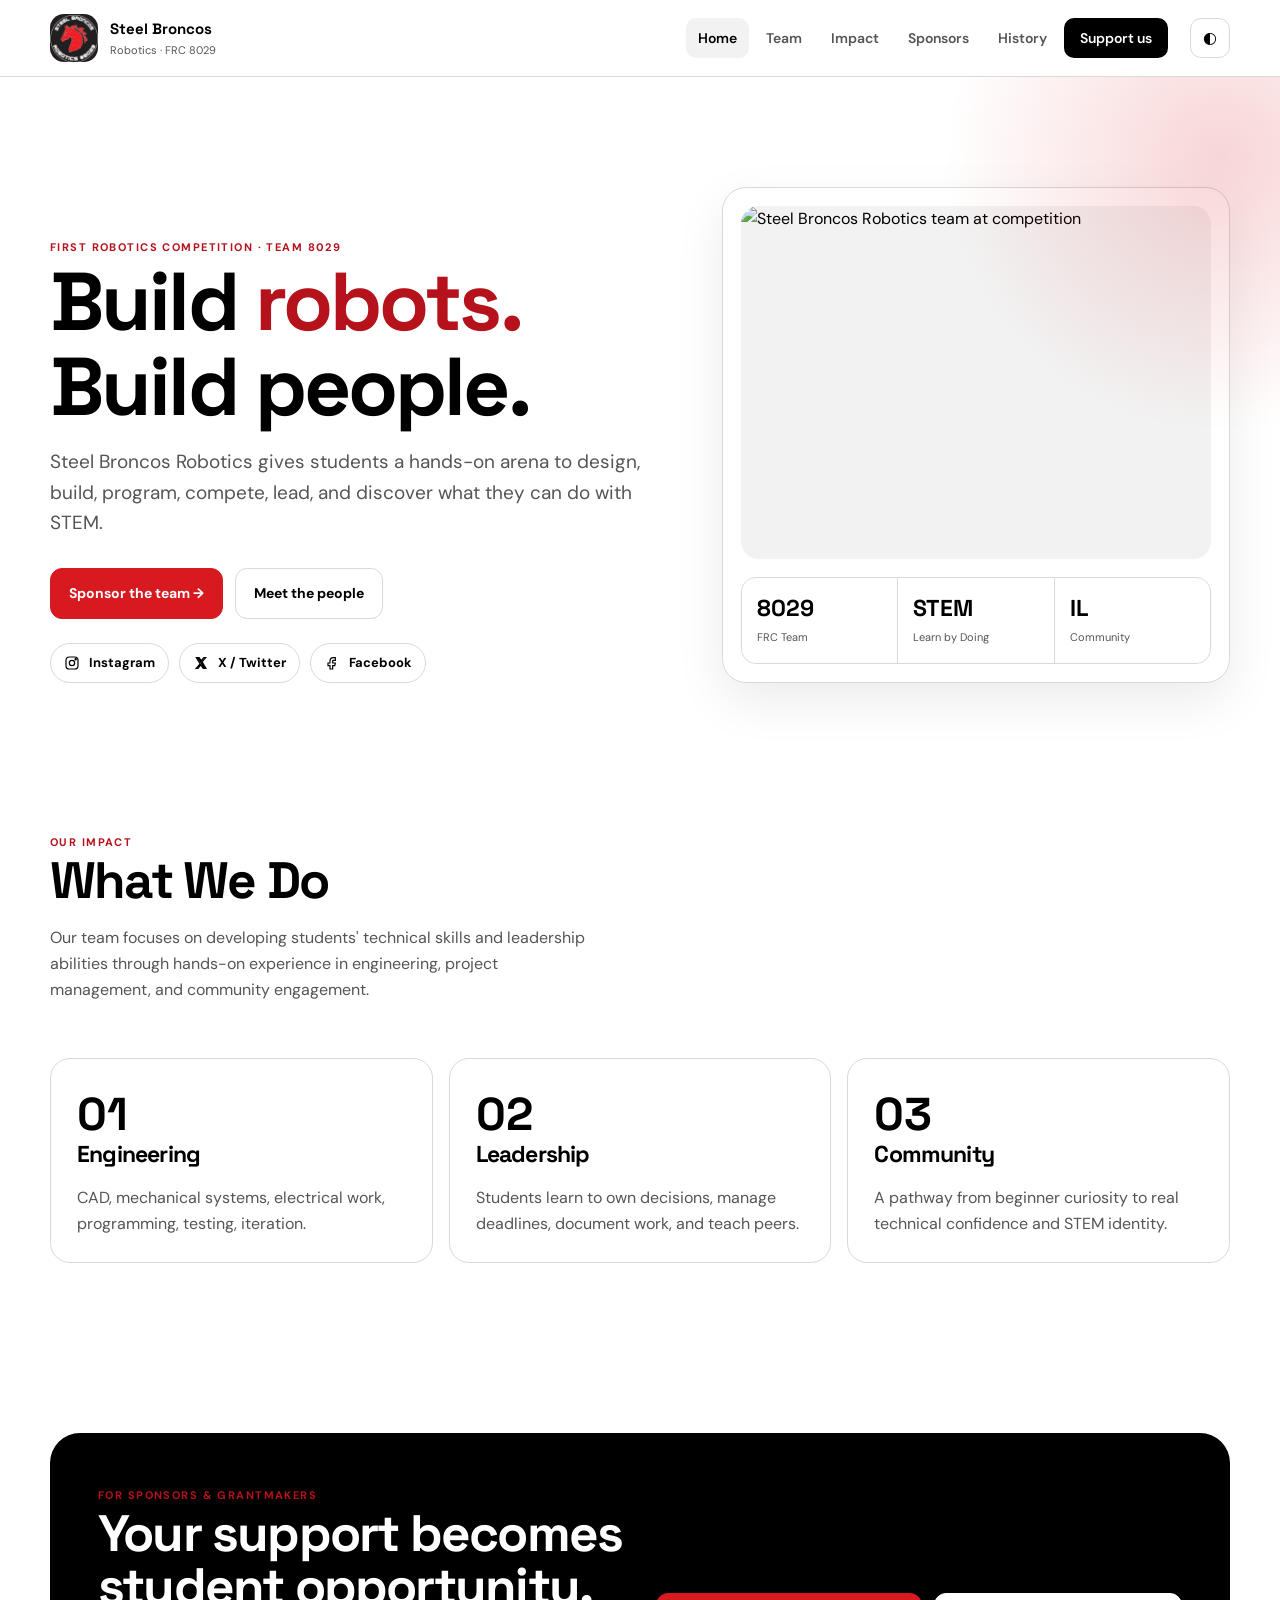
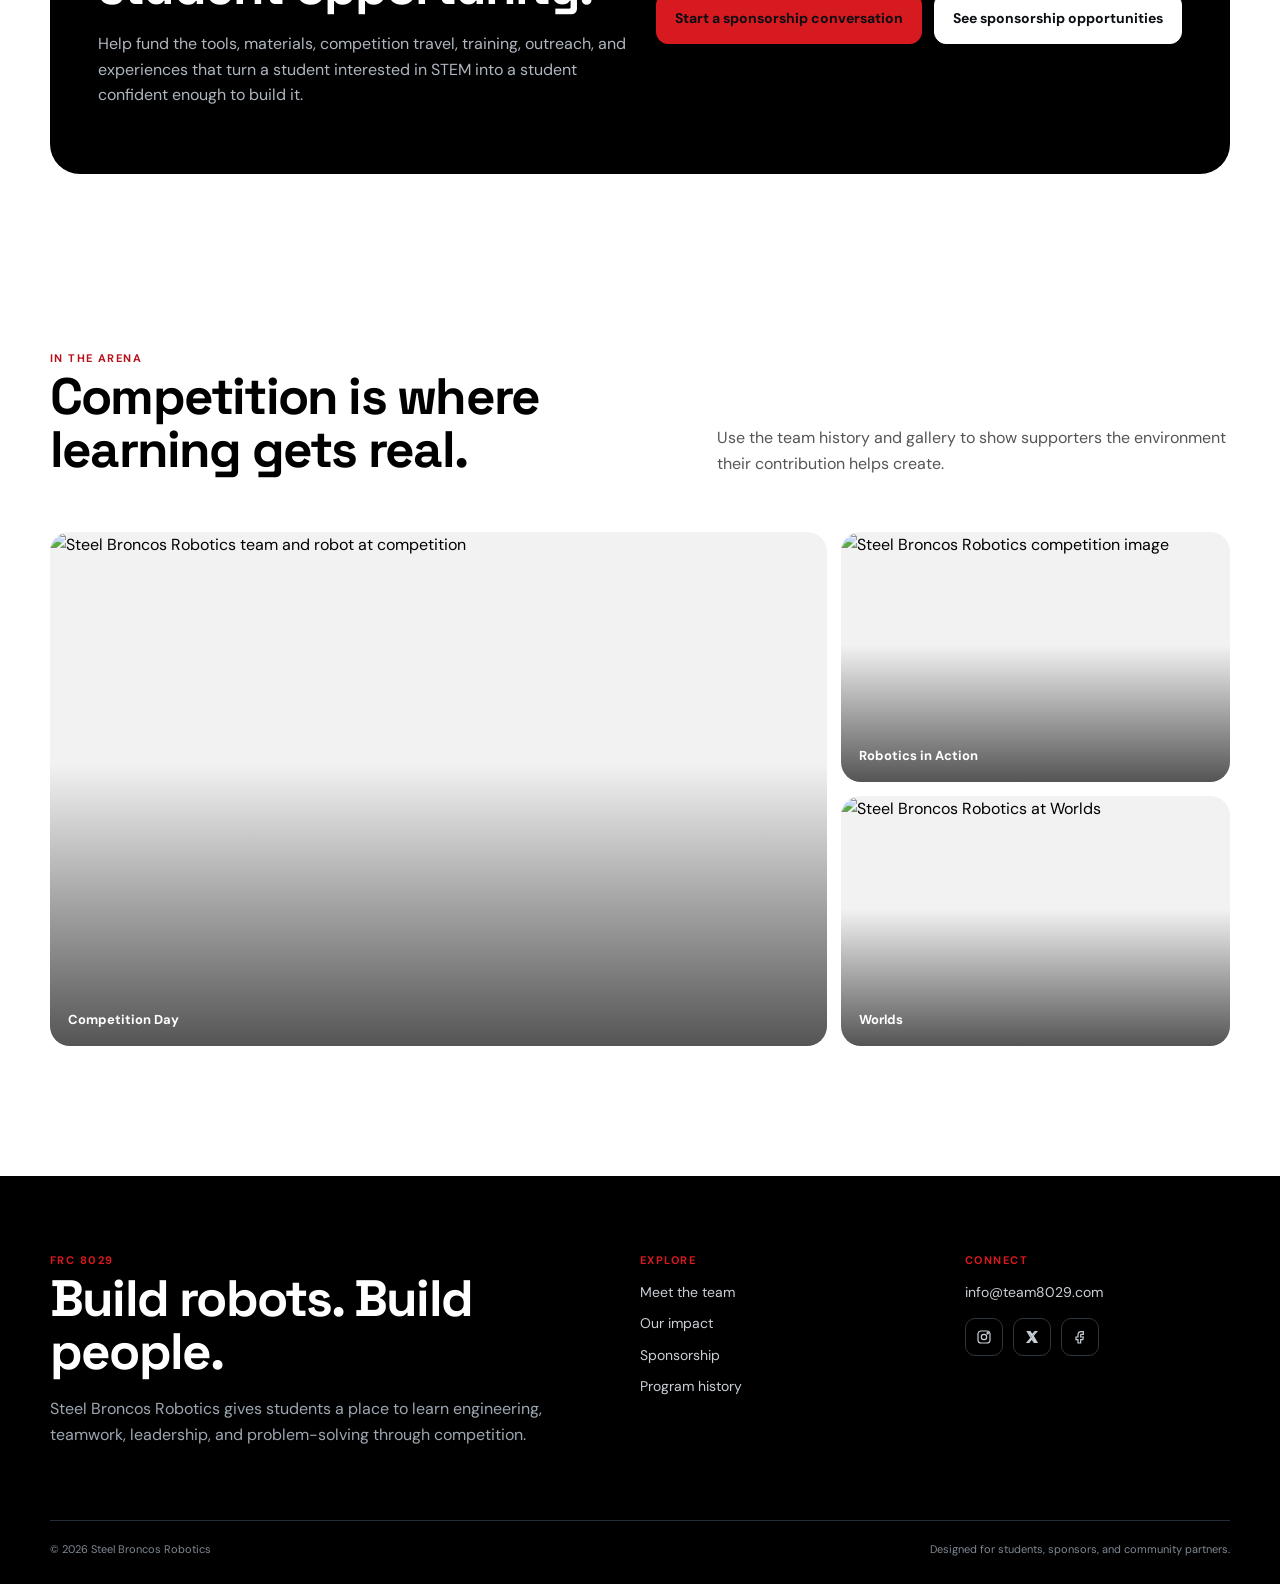
==== commit 5c5a7b37: "Fixing Contact & Icon" ====
--- a/index.html
+++ b/index.html
@@ -8,6 +8,7 @@
             content="Steel Broncos Robotics — FRC Team 8029. Students building robots, skills, and community through STEM."
         />
         <title>Steel Broncos Robotics · FRC 8029</title>
+        <link rel="icon" type="image/png" href="assets/images/brand/icon.png" />
         <link rel="stylesheet" href="assets/css/site.css" />
         <script src="assets/js/data.js" defer></script>
         <script src="assets/js/site.js" defer></script>
@@ -104,7 +105,7 @@
                         <div class="hero-actions">
                             <a
                                 class="btn btn-accent"
-                                href="mailto:gregcullie@gmail.com?subject=Steel%20Broncos%20Robotics%20Sponsorship"
+                                href="mailto:info@team8029.com?subject=Steel%20Broncos%20Robotics%20Sponsorship"
                                 >Start a sponsorship conversation</a
                             ><a class="btn" href="sponsors.html">See sponsorship opportunities</a>
                         </div>
--- a/assets/css/site.css
+++ b/assets/css/site.css
@@ -107,14 +107,7 @@
     width: 48px;
     height: 48px;
     border-radius: 14px;
-    display: grid;
-    place-items: center;
-    background: var(--dark);
-    color: #fff;
-    font-family: "Space Grotesk";
-    font-weight: 700;
-    font-size: 13px;
-    box-shadow: inset 0 0 0 1px rgba(255, 255, 255, 0.12);
+    object-fit: cover;
 }
 .brand strong {
     display: block;
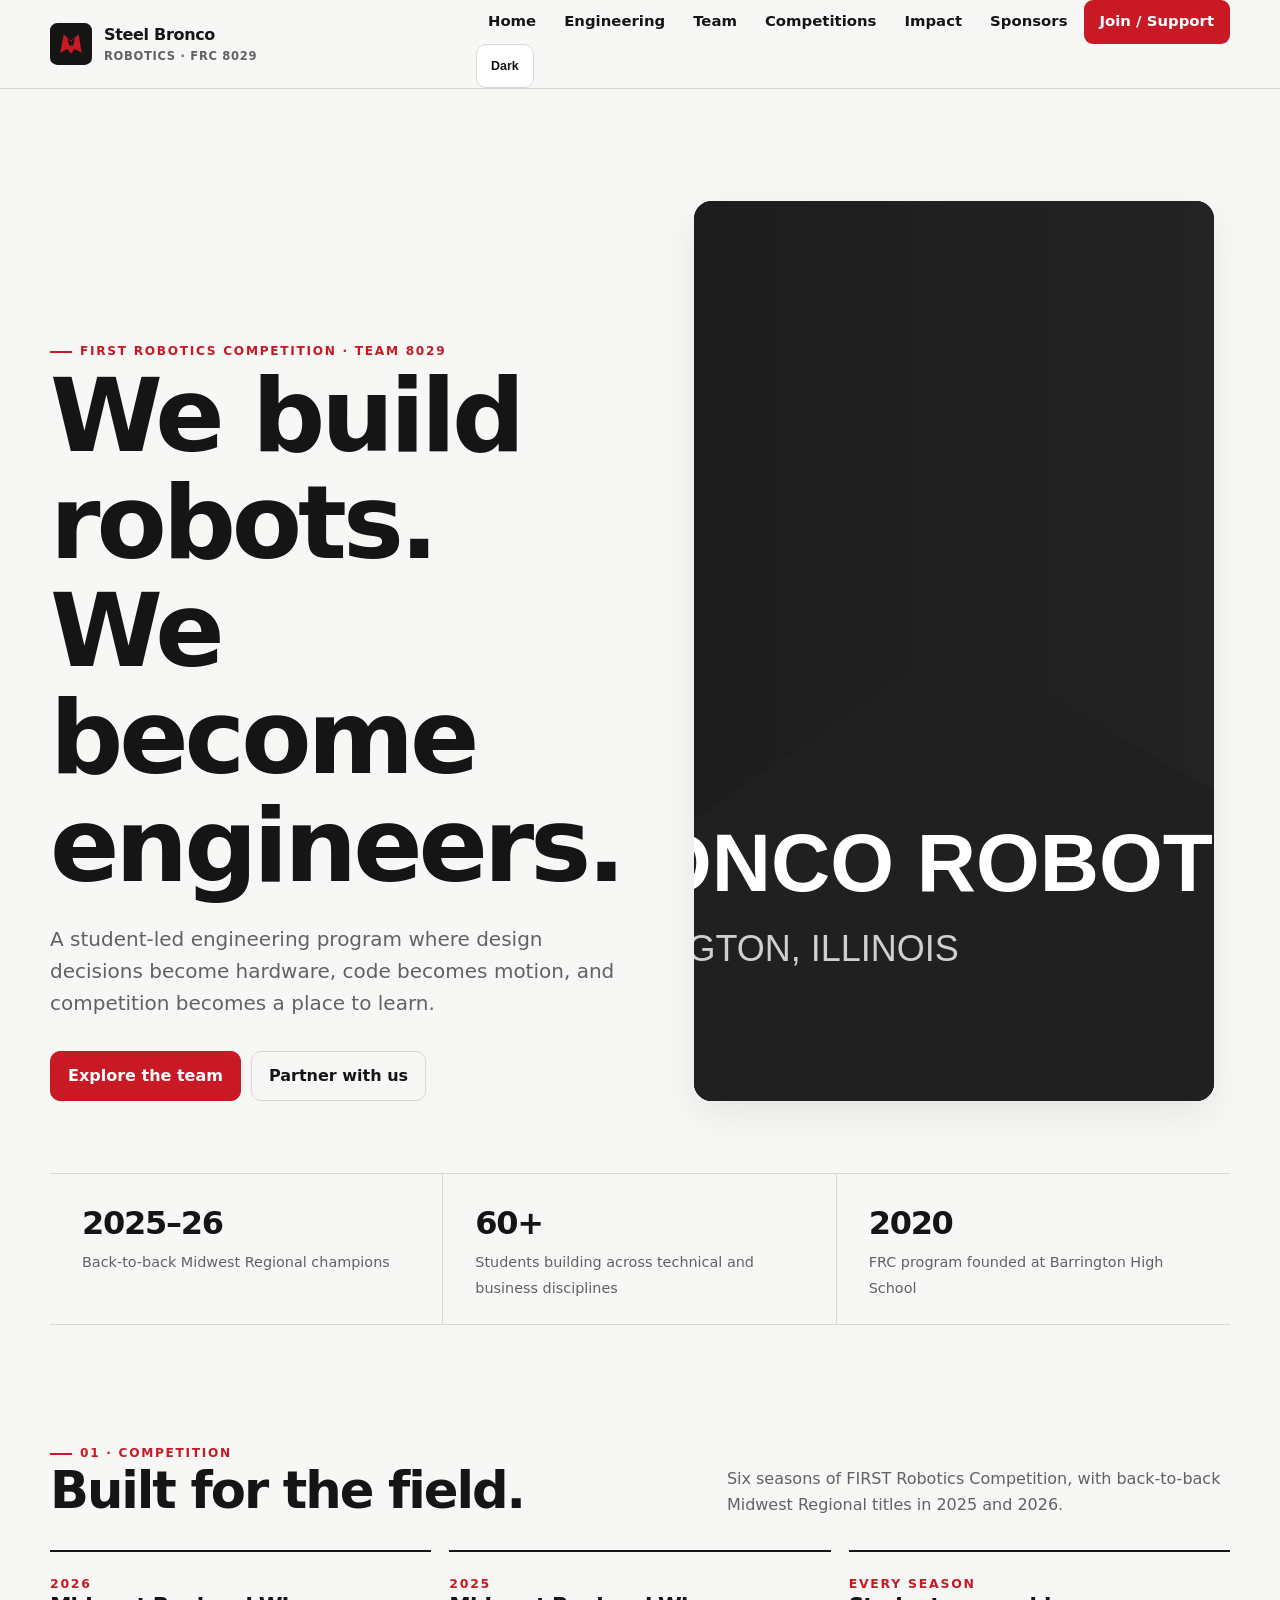
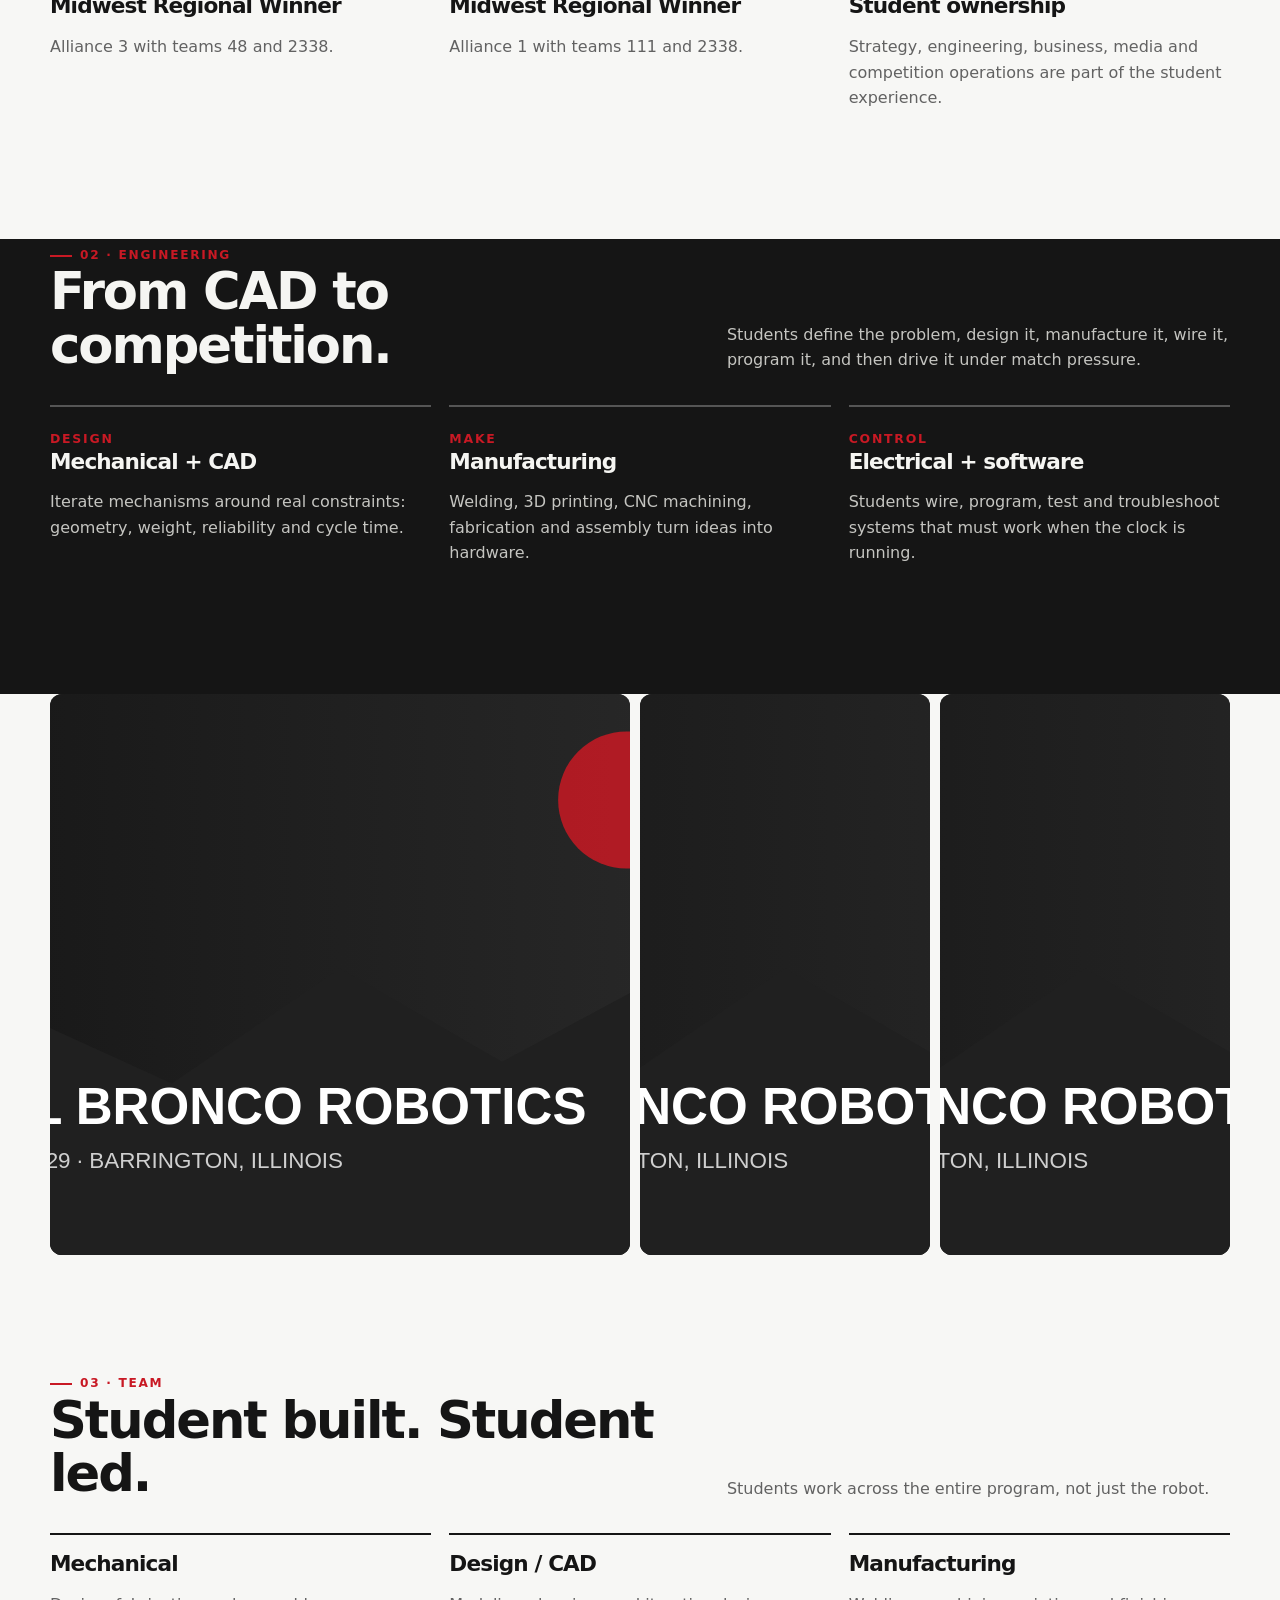
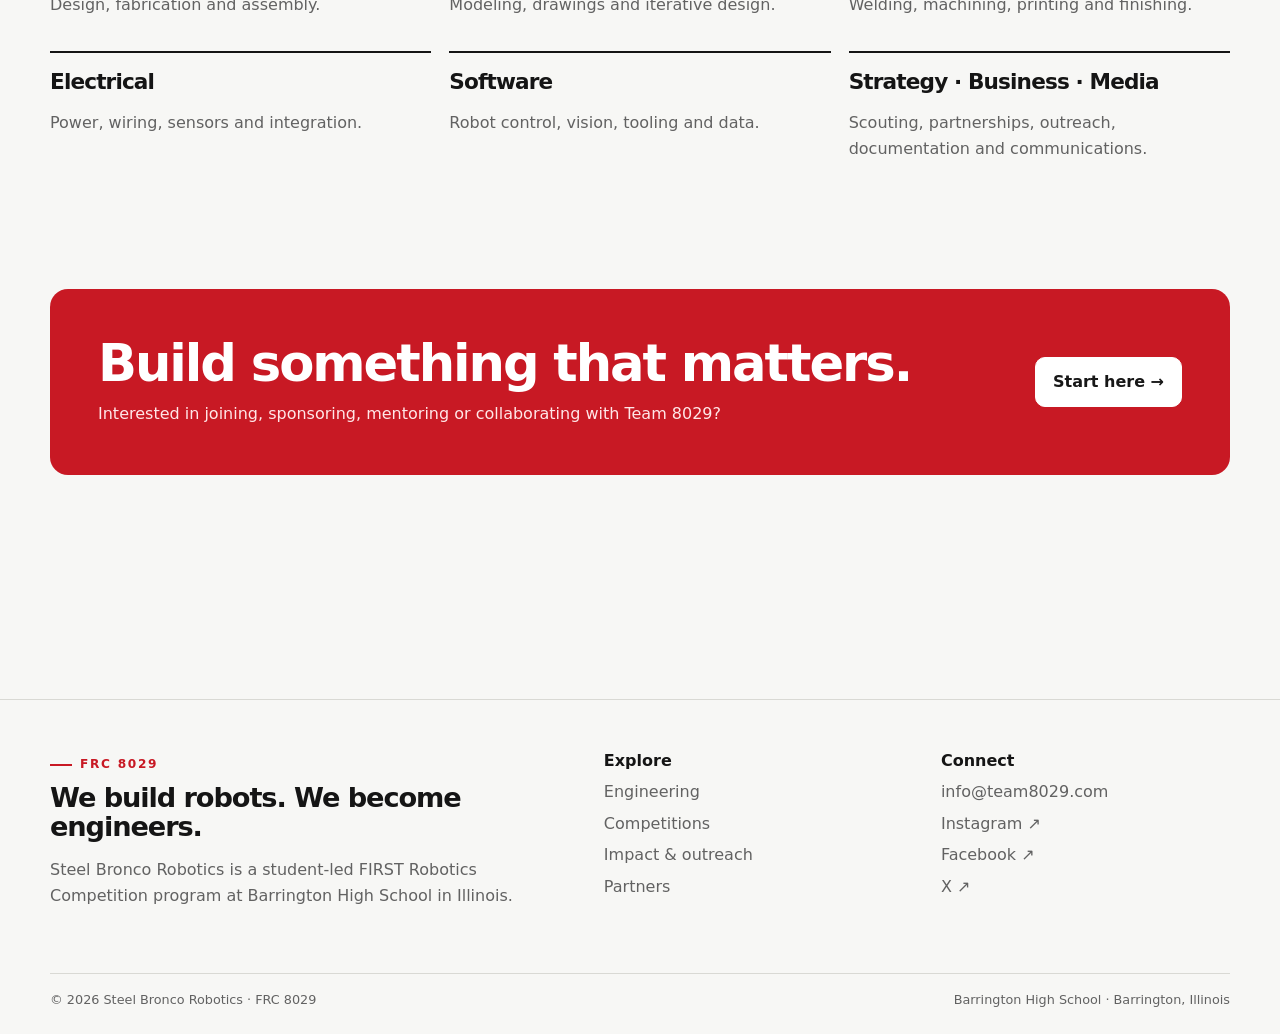
==== commit 92e14922: "Removed Most VC-Indicators" ====
--- a/index.html
+++ b/index.html
@@ -1,133 +1,413 @@
-<!doctype html>
+<!DOCTYPE html>
 <html lang="en">
-    <head>
-        <meta charset="utf-8" />
-        <meta name="viewport" content="width=device-width,initial-scale=1" />
-        <meta
-            name="description"
-            content="Steel Broncos Robotics — FRC Team 8029. Students building robots, skills, and community through STEM."
-        />
-        <title>Steel Broncos Robotics · FRC 8029</title>
-        <link rel="icon" type="image/png" href="assets/images/brand/icon.png" />
-        <link rel="stylesheet" href="assets/css/site.css" />
-        <script src="assets/js/data.js" defer></script>
-        <script src="assets/js/site.js" defer></script>
-    </head>
-    <body>
-        <div data-site-header></div>
-        <main>
-            <section class="hero">
-                <div class="container hero-grid">
-                    <div class="hero-copy">
-                        <span class="eyebrow">FIRST Robotics Competition · Team 8029</span>
-                        <h1>Build <span>robots.</span><br />Build people.</h1>
-                        <p class="lead">
-                            Steel Broncos Robotics gives students a hands-on arena to design, build,
-                            program, compete, lead, and discover what they can do with STEM.
-                        </p>
-                        <div class="hero-actions">
-                            <a class="btn btn-accent" href="contact.html">Sponsor the team →</a
-                            ><a class="btn btn-ghost" href="team.html">Meet the people</a>
-                        </div>
-                        <div class="social-row margin-top-24" data-social></div>
-                    </div>
-                    <div class="hero-panel">
-                        <div class="hero-image">
-                            <img
-                                src="https://static.wixstatic.com/media/d33e37_d05208b4baef472fb041e7d04925dd4f~mv2.png/v1/crop/x_128%2Cy_840%2Cw_3528%2Ch_2184/fill/w_1200%2Ch_744%2Cal_c%2Cq_85%2Cusm_0.66_1.00_0.01%2Cenc_avif%2Cquality_auto/IMG_7087_HEIC.png"
-                                alt="Steel Broncos Robotics team at competition"
-                                width="1200"
-                                height="744"
-                                decoding="async"
-                            />
-                        </div>
-                        <div class="mini-stats">
-                            <div><strong>8029</strong><span>FRC Team</span></div>
-                            <div><strong>STEM</strong><span>Learn by Doing</span></div>
-                            <div><strong>IL</strong><span>Community</span></div>
-                        </div>
-                    </div>
-                </div>
-            </section>
-            <section class="section-tight">
-                <div class="container">
-                    <div class="section-head">
-                        <div>
-                            <span class="eyebrow">Our Impact</span>
-                            <h2>What We Do</h2>
-                            <p>
-                                Our team focuses on developing students' technical skills and
-                                leadership abilities through hands-on experience in engineering,
-                                project management, and community engagement.
-                            </p>
-                        </div>
-                    </div>
-                    <div class="impact-grid">
-                        <article class="impact-card">
-                            <strong>01</strong>
-                            <h3>Engineering</h3>
-                            <span
-                                >CAD, mechanical systems, electrical work, programming, testing,
-                                iteration.</span
-                            >
-                        </article>
-                        <article class="impact-card">
-                            <strong>02</strong>
-                            <h3>Leadership</h3>
-                            <span
-                                >Students learn to own decisions, manage deadlines, document work,
-                                and teach peers.</span
-                            >
-                        </article>
-                        <article class="impact-card">
-                            <strong>03</strong>
-                            <h3>Community</h3>
-                            <span
-                                >A pathway from beginner curiosity to real technical confidence and
-                                STEM identity.</span
-                            >
-                        </article>
-                    </div>
-                </div>
-            </section>
-            <section class="section">
-                <div class="container">
-                    <div class="sponsor-banner">
-                        <div>
-                            <span class="eyebrow">For sponsors & grantmakers</span>
-                            <h2>Your support becomes student opportunity.</h2>
-                            <p>
-                                Help fund the tools, materials, competition travel, training,
-                                outreach, and experiences that turn a student interested in STEM
-                                into a student confident enough to build it.
-                            </p>
-                        </div>
-                        <div class="hero-actions">
-                            <a
-                                class="btn btn-accent"
-                                href="mailto:info@team8029.com?subject=Steel%20Broncos%20Robotics%20Sponsorship"
-                                >Start a sponsorship conversation</a
-                            ><a class="btn" href="sponsors.html">See sponsorship opportunities</a>
-                        </div>
-                    </div>
-                </div>
-            </section>
-            <section class="section-tight">
-                <div class="container">
-                    <div class="section-head">
-                        <div>
-                            <span class="eyebrow">In the arena</span>
-                            <h2>Competition is where learning gets real.</h2>
-                        </div>
-                        <p>
-                            Use the team history and gallery to show supporters the environment
-                            their contribution helps create.
-                        </p>
-                    </div>
-                    <div class="gallery" data-gallery></div>
-                </div>
-            </section>
-        </main>
-        <div data-site-footer></div>
-    </body>
+ <head>
+  <meta charset="utf-8"/>
+  <meta content="width=device-width, initial-scale=1" name="viewport"/>
+  <meta content="Steel Bronco Robotics is a student-led FIRST Robotics Competition team at Barrington High School, building robots and engineering leaders." name="description"/>
+  <meta content="Steel Bronco Robotics | FRC Team 8029" property="og:title"/>
+  <meta content="Steel Bronco Robotics is a student-led FIRST Robotics Competition team at Barrington High School, building robots and engineering leaders." property="og:description"/>
+  <meta content="website" property="og:type"/>
+  <meta content="https://team8029.com/" property="og:url"/>
+  <meta content="https://team8029.com/assets/images/brand/team-placeholder.svg" property="og:image"/>
+  <link href="https://team8029.com/" rel="canonical"/>
+  <link href="/assets/images/brand/mark.svg" rel="icon" type="image/svg+xml"/>
+  <link href="/assets/css/site.css" rel="stylesheet"/>
+  <script defer="" src="/assets/js/site.js">
+  </script>
+  <title>
+   Steel Bronco Robotics | FRC Team 8029
+  </title>
+  <script type="application/ld+json">
+   {
+    "@context": "https://schema.org",
+    "@type": "EducationalOrganization",
+    "name": "Steel Bronco Robotics",
+    "description": "FIRST Robotics Competition Team 8029 at Barrington High School.",
+    "url": "https://team8029.com/",
+    "email": "info@team8029.com",
+    "address": {
+      "@type": "PostalAddress",
+      "addressLocality": "Barrington",
+      "addressRegion": "IL",
+      "addressCountry": "US"
+    }
+  }
+  </script>
+ </head>
+ <body data-page="home">
+  <a class="skip-link" href="#main">
+   Skip to main content
+  </a>
+  <header class="site-header">
+   <div class="container header-inner">
+    <a aria-label="Steel Bronco Robotics home" class="brand" href="/">
+     <img alt="" height="42" src="/assets/images/brand/mark.svg" width="42"/>
+     <span>
+      Steel Bronco
+      <small>
+       Robotics &middot; FRC 8029
+      </small>
+     </span>
+    </a>
+    <div class="header-tools">
+     <button aria-controls="primary-navigation" aria-expanded="false" class="menu" data-menu="" type="button">
+      Menu
+     </button>
+     <nav aria-label="Primary navigation" class="nav" data-nav="" id="primary-navigation">
+      <a data-page="home" href="/">
+       Home
+      </a>
+      <a data-page="engineering" href="/engineering.html">
+       Engineering
+      </a>
+      <a data-page="team" href="/team.html">
+       Team
+      </a>
+      <a data-page="competitions" href="/competitions.html">
+       Competitions
+      </a>
+      <a data-page="impact" href="/impact.html">
+       Impact
+      </a>
+      <a data-page="sponsors" href="/sponsors.html">
+       Sponsors
+      </a>
+      <a class="cta" data-page="join" href="/join.html">
+       Join / Support
+      </a>
+     </nav>
+     <button aria-label="Use dark theme" class="theme" data-theme-toggle="" type="button">
+      ◐
+     </button>
+    </div>
+   </div>
+  </header>
+  <main id="main">
+   <section class="hero">
+    <div class="container hero-grid">
+     <div>
+      <span class="eyebrow">
+       FIRST Robotics Competition &middot; Team 8029
+      </span>
+      <h1>
+       We build robots.
+       <br/>
+       We become engineers.
+      </h1>
+      <p class="lede">
+       A student-led engineering program where design decisions become hardware, code becomes motion, and competition becomes a place to learn.
+      </p>
+      <div class="actions">
+       <a class="btn btn-primary" href="/competitions.html">
+        Explore the team
+       </a>
+       <a class="btn" href="/sponsors.html">
+        Partner with us
+       </a>
+      </div>
+     </div>
+     <div class="hero-media">
+      <img alt="Steel Bronco Robotics team and robot placeholder image" height="900" src="/assets/images/brand/team-placeholder.svg" width="1600"/>
+     </div>
+    </div>
+   </section>
+   <section>
+    <div class="container stats">
+     <div class="stat">
+      <strong>
+       2025&ndash;26
+      </strong>
+      <span>
+       Back-to-back Midwest Regional champions
+      </span>
+     </div>
+     <div class="stat">
+      <strong>
+       60+
+      </strong>
+      <span>
+       Students building across technical and business disciplines
+      </span>
+     </div>
+     <div class="stat">
+      <strong>
+       2020
+      </strong>
+      <span>
+       FRC program founded at Barrington High School
+      </span>
+     </div>
+    </div>
+   </section>
+   <section class="section">
+    <div class="container">
+     <div class="section-head">
+      <div>
+       <span class="eyebrow">
+        01 &middot; Competition
+       </span>
+       <h2>
+        Built for the field.
+       </h2>
+      </div>
+      <p>
+       Six seasons of FIRST Robotics Competition, with back-to-back Midwest Regional titles in 2025 and 2026.
+      </p>
+     </div>
+     <div class="feature-grid">
+      <article class="feature">
+       <span class="number">
+        2026
+       </span>
+       <h3>
+        Midwest Regional Winner
+       </h3>
+       <p>
+        Alliance 3 with teams 48 and 2338.
+       </p>
+      </article>
+      <article class="feature">
+       <span class="number">
+        2025
+       </span>
+       <h3>
+        Midwest Regional Winner
+       </h3>
+       <p>
+        Alliance 1 with teams 111 and 2338.
+       </p>
+      </article>
+      <article class="feature">
+       <span class="number">
+        EVERY SEASON
+       </span>
+       <h3>
+        Student ownership
+       </h3>
+       <p>
+        Strategy, engineering, business, media and competition operations are part of the student experience.
+       </p>
+      </article>
+     </div>
+    </div>
+   </section>
+   <section class="section dark-section">
+    <div class="container">
+     <div class="section-head">
+      <div>
+       <span class="eyebrow">
+        02 &middot; Engineering
+       </span>
+       <h2>
+        From CAD to competition.
+       </h2>
+      </div>
+      <p>
+       Students define the problem, design it, manufacture it, wire it, program it, and then drive it under match pressure.
+      </p>
+     </div>
+     <div class="feature-grid">
+      <article class="feature">
+       <span class="number">
+        DESIGN
+       </span>
+       <h3>
+        Mechanical + CAD
+       </h3>
+       <p class="muted">
+        Iterate mechanisms around real constraints: geometry, weight, reliability and cycle time.
+       </p>
+      </article>
+      <article class="feature">
+       <span class="number">
+        MAKE
+       </span>
+       <h3>
+        Manufacturing
+       </h3>
+       <p class="muted">
+        Welding, 3D printing, CNC machining, fabrication and assembly turn ideas into hardware.
+       </p>
+      </article>
+      <article class="feature">
+       <span class="number">
+        CONTROL
+       </span>
+       <h3>
+        Electrical + software
+       </h3>
+       <p class="muted">
+        Students wire, program, test and troubleshoot systems that must work when the clock is running.
+       </p>
+      </article>
+     </div>
+    </div>
+   </section>
+   <section class="section">
+    <div class="container">
+     <div class="image-strip">
+      <figure>
+       <img alt="Team competition photo placeholder" height="900" src="/assets/images/brand/team-placeholder.svg" width="1600"/>
+       <figcaption class="caption">
+        Competition &middot; replace with approved team photography
+       </figcaption>
+      </figure>
+      <figure>
+       <img alt="Engineering photo placeholder" height="900" src="/assets/images/brand/team-placeholder.svg" width="1600"/>
+       <figcaption class="caption">
+        Engineering &middot; replace with shop photography
+       </figcaption>
+      </figure>
+      <figure>
+       <img alt="Team photo placeholder" height="900" src="/assets/images/brand/team-placeholder.svg" width="1600"/>
+       <figcaption class="caption">
+        Team &middot; replace with approved group photo
+       </figcaption>
+      </figure>
+     </div>
+    </div>
+   </section>
+   <section class="section">
+    <div class="container">
+     <div class="section-head">
+      <div>
+       <span class="eyebrow">
+        03 &middot; Team
+       </span>
+       <h2>
+        Student built. Student led.
+       </h2>
+      </div>
+      <p>
+       Students work across the entire program, not just the robot.
+      </p>
+     </div>
+     <div class="feature-grid">
+      <article class="feature">
+       <h3>
+        Mechanical
+       </h3>
+       <p>
+        Design, fabrication and assembly.
+       </p>
+      </article>
+      <article class="feature">
+       <h3>
+        Design / CAD
+       </h3>
+       <p>
+        Modeling, drawings and iterative design.
+       </p>
+      </article>
+      <article class="feature">
+       <h3>
+        Manufacturing
+       </h3>
+       <p>
+        Welding, machining, printing and finishing.
+       </p>
+      </article>
+      <article class="feature">
+       <h3>
+        Electrical
+       </h3>
+       <p>
+        Power, wiring, sensors and integration.
+       </p>
+      </article>
+      <article class="feature">
+       <h3>
+        Software
+       </h3>
+       <p>
+        Robot control, vision, tooling and data.
+       </p>
+      </article>
+      <article class="feature">
+       <h3>
+        Strategy &middot; Business &middot; Media
+       </h3>
+       <p>
+        Scouting, partnerships, outreach, documentation and communications.
+       </p>
+      </article>
+     </div>
+    </div>
+   </section>
+   <section class="section">
+    <div class="container">
+     <div class="cta-band">
+      <div>
+       <h2>
+        Build something that matters.
+       </h2>
+       <p>
+        Interested in joining, sponsoring, mentoring or collaborating with Team 8029?
+       </p>
+      </div>
+      <a class="btn" href="/join.html">
+       Start here &rarr;
+      </a>
+     </div>
+    </div>
+   </section>
+  </main>
+  <footer class="site-footer">
+   <div class="container footer-grid">
+    <div>
+     <span class="eyebrow">
+      FRC 8029
+     </span>
+     <h2>
+      We build robots. We become engineers.
+     </h2>
+     <p>
+      Steel Bronco Robotics is a student-led FIRST Robotics Competition program at Barrington High School in Illinois.
+     </p>
+    </div>
+    <div class="footer-links">
+     <strong>
+      Explore
+     </strong>
+     <a href="/engineering.html">
+      Engineering
+     </a>
+     <a href="/competitions.html">
+      Competitions
+     </a>
+     <a href="/impact.html">
+      Impact &amp; outreach
+     </a>
+     <a href="/sponsors.html">
+      Partners
+     </a>
+    </div>
+    <div class="footer-links">
+     <strong>
+      Connect
+     </strong>
+     <a href="mailto:info@team8029.com">
+      info@team8029.com
+     </a>
+     <a href="https://www.instagram.com/steelbronco_robotics/" rel="noopener noreferrer" target="_blank">
+      Instagram &nearrow;
+     </a>
+     <a href="https://www.facebook.com/Steel-Bronco-Robotics-2332730843673036/" rel="noopener noreferrer" target="_blank">
+      Facebook &nearrow;
+     </a>
+     <a href="https://twitter.com/BroncoSteel" rel="noopener noreferrer" target="_blank">
+      X &nearrow;
+     </a>
+    </div>
+   </div>
+   <div class="container footer-bottom">
+    <span>
+     &copy; 2026 Steel Bronco Robotics &middot; FRC 8029
+    </span>
+    <span>
+     Barrington High School &middot; Barrington, Illinois
+    </span>
+   </div>
+  </footer>
+ </body>
 </html>
--- a/assets/css/site.css
+++ b/assets/css/site.css
@@ -1,748 +1,146 @@
-@import url("https://fonts.googleapis.com/css2?family=DM+Sans:wght@400;500;600;700&family=Space+Grotesk:wght@500;600;700&display=swap");
-
 :root {
-    --bg: #fff;
-    --surface: #fff;
-    --surface-2: #f2f2f2;
-    --text: #000;
-    --muted: #555;
-    --line: #d9d9d9;
-    --accent: #d71920;
-    --accent-2: #b5121b;
-    --dark: #000;
-    --on-accent: #fff;
-    --radius: 24px;
-    --shadow: 0 18px 50px rgba(0, 0, 0, 0.08);
-    --max: 1180px;
+  color-scheme: light;
+  --bg: #f7f7f5;
+  --surface: #fff;
+  --surface-2: #efefec;
+  --ink: #151515;
+  --muted: #626262;
+  --line: #d9d9d4;
+  --accent: #c81924;
+  --accent-dark: #a9141d;
+  --dark: #151515;
+  --dark-2: #222;
+  --dark-ink: #f5f5f2;
+  --max: 1180px;
+  --radius: 18px;
+  --shadow: 0 14px 36px rgba(0,0,0,.07);
+  --s1: .5rem; --s2: .75rem; --s3: 1rem; --s4: 1.5rem;
+  --s5: 2rem; --s6: 3rem; --s7: 4.5rem; --s8: 7rem;
 }
 :root[data-theme="dark"] {
-    --bg: #000;
-    --surface: #111;
-    --surface-2: #1b1b1b;
-    --text: #fff;
-    --muted: #b3b3b3;
-    --line: #333;
-    --accent: #ed1c24;
-    --accent-2: #ff4a50;
-    --dark: #000;
-    --on-accent: #fff;
-    --shadow: 0 18px 60px rgba(0, 0, 0, 0.28);
+  color-scheme: dark;
+  --bg: #111;
+  --surface: #191919;
+  --surface-2: #242424;
+  --ink: #f4f4f1;
+  --muted: #bdbdb8;
+  --line: #3a3a37;
+  --accent: #ef3b44;
+  --accent-dark: #ff5b63;
+  --dark: #090909;
+  --dark-2: #151515;
+  --dark-ink: #f4f4f1;
+  --shadow: 0 16px 40px rgba(0,0,0,.25);
 }
-* {
-    box-sizing: border-box;
+* { box-sizing: border-box; }
+html { scroll-behavior: smooth; }
+body { margin: 0; background: var(--bg); color: var(--ink); font-family: Inter, ui-sans-serif, system-ui, -apple-system, BlinkMacSystemFont, "Segoe UI", sans-serif; line-height: 1.6; }
+img { max-width: 100%; display: block; }
+a { color: inherit; }
+button, a { -webkit-tap-highlight-color: transparent; }
+:focus-visible { outline: 3px solid var(--accent); outline-offset: 4px; }
+.container { width: min(calc(100% - 40px), var(--max)); margin-inline: auto; }
+.skip-link { position: fixed; left: 16px; top: 10px; transform: translateY(-160%); background: var(--accent); color: #fff; padding: 10px 14px; z-index: 100; }
+.skip-link:focus { transform: none; }
+.site-header { position: sticky; top: 0; z-index: 50; background: var(--bg); border-bottom: 1px solid var(--line); }
+.header-inner { min-height: 76px; display: flex; align-items: center; justify-content: space-between; gap: 20px; }
+.brand { display: inline-flex; align-items: center; gap: 12px; text-decoration: none; font-weight: 800; letter-spacing: -.02em; }
+.brand img { width: 42px; height: 42px; }
+.brand small { display: block; color: var(--muted); font-size: .72rem; letter-spacing: .06em; text-transform: uppercase; font-weight: 700; }
+.nav { display: flex; align-items: center; gap: 4px; }
+.nav a { text-decoration: none; padding: 10px 12px; border-radius: 9px; font-weight: 650; font-size: .93rem; }
+.nav a:hover, .nav a[aria-current="page"] { background: var(--surface-2); }
+.nav .cta { background: var(--accent); color: #fff; padding-inline: 16px; }
+.nav .cta:hover { background: var(--accent-dark); }
+.menu { display: none; min-width: 44px; min-height: 44px; border: 1px solid var(--line); background: var(--surface); color: var(--ink); border-radius: 10px; font-weight: 750; }
+.theme { min-width: 58px; min-height: 44px; border: 1px solid var(--line); background: var(--surface); color: var(--ink); border-radius: 10px; cursor: pointer; font-size: .78rem; font-weight: 800; }
+.hero { padding: var(--s8) 0 var(--s7); }
+.hero-grid { display: grid; grid-template-columns: 1.03fr .97fr; gap: var(--s7); align-items: end; }
+.eyebrow { display: inline-flex; align-items: center; gap: 8px; color: var(--accent); font-size: .76rem; font-weight: 800; letter-spacing: .14em; text-transform: uppercase; }
+.eyebrow::before { content: ""; width: 22px; height: 2px; background: currentColor; }
+h1, h2, h3 { margin: 0; line-height: 1.05; letter-spacing: -.04em; }
+h1 { font-size: clamp(3.2rem, 8vw, 6.7rem); max-width: 850px; }
+h2 { font-size: clamp(2.1rem, 4vw, 3.7rem); }
+h3 { font-size: 1.35rem; }
+.lede { max-width: 700px; margin: var(--s4) 0 0; font-size: clamp(1.05rem, 1.8vw, 1.25rem); color: var(--muted); }
+.actions { display: flex; flex-wrap: wrap; gap: 10px; margin-top: var(--s5); }
+.btn { min-height: 46px; display: inline-flex; align-items: center; justify-content: center; gap: 8px; padding: 11px 17px; border: 1px solid var(--line); border-radius: 10px; text-decoration: none; font-weight: 800; }
+.btn-primary { background: var(--accent); border-color: var(--accent); color: #fff; }
+.btn-primary:hover { background: var(--accent-dark); border-color: var(--accent-dark); }
+.btn:hover { transform: translateY(-1px); }
+.hero-media { border-radius: var(--radius); overflow: hidden; background: var(--dark); box-shadow: var(--shadow); }
+.hero-media img { aspect-ratio: 16/10; object-fit: cover; }
+.stats { display: grid; grid-template-columns: repeat(3, 1fr); border-block: 1px solid var(--line); }
+.stat { padding: var(--s4) var(--s5); border-right: 1px solid var(--line); }
+.stat:last-child { border-right: 0; }
+.stat strong { display: block; font-size: 2rem; letter-spacing: -.04em; }
+.stat span { color: var(--muted); font-size: .9rem; }
+.section { padding: var(--s8) 0; }
+.section + .section { padding-top: 0; }
+.section-head { display: grid; grid-template-columns: 1fr .8fr; gap: var(--s6); align-items: end; margin-bottom: var(--s5); }
+.section-head p { color: var(--muted); margin: 0; }
+.kicker { color: var(--muted); margin-top: 12px; }
+.split { display: grid; grid-template-columns: 1fr 1fr; gap: 18px; }
+.panel { background: var(--surface); border: 1px solid var(--line); border-radius: var(--radius); padding: var(--s5); }
+.panel p { color: var(--muted); }
+.number { color: var(--accent); font-size: .78rem; font-weight: 900; letter-spacing: .14em; }
+.feature-grid { display: grid; grid-template-columns: repeat(3, 1fr); gap: 18px; }
+.feature { padding-top: 18px; border-top: 2px solid var(--ink); }
+.feature p { color: var(--muted); }
+.dark-section { background: var(--dark); color: var(--dark-ink); }
+.dark-section .section-head p, .dark-section .muted { color: #c5c5c1; }
+.dark-section .feature { border-color: #555; }
+.image-strip { display: grid; grid-template-columns: 1.5fr .75fr .75fr; gap: 10px; }
+.image-strip figure { margin: 0; overflow: hidden; background: #222; border-radius: 12px; }
+.image-strip img { width: 100%; height: 100%; object-fit: cover; min-height: 260px; }
+.image-strip figure:first-child img { min-height: 520px; }
+.caption { padding: 10px 12px; color: var(--muted); font-size: .82rem; }
+.timeline { border-top: 1px solid var(--line); }
+.timeline article { display: grid; grid-template-columns: 120px 1fr; gap: var(--s5); padding: var(--s5) 0; border-bottom: 1px solid var(--line); }
+.timeline time { font-weight: 900; color: var(--accent); }
+.timeline p { max-width: 760px; color: var(--muted); }
+.tags { display: flex; flex-wrap: wrap; gap: 7px; margin-top: 14px; }
+.tag { padding: 5px 9px; border: 1px solid var(--line); border-radius: 999px; font-size: .76rem; color: var(--muted); }
+.partner-list { display: grid; grid-template-columns: repeat(3, 1fr); border-top: 1px solid var(--line); border-left: 1px solid var(--line); }
+.partner { min-height: 130px; display: grid; place-items: center; padding: 20px; border-right: 1px solid var(--line); border-bottom: 1px solid var(--line); font-weight: 850; text-align: center; }
+.cta-band { background: var(--accent); color: #fff; padding: var(--s6); border-radius: var(--radius); display: flex; justify-content: space-between; align-items: center; gap: var(--s5); }
+.cta-band p { max-width: 650px; margin: 10px 0 0; color: #ffe7e8; }
+.cta-band .btn { background: #fff; color: #171717; border-color: #fff; }
+.form-note { padding: var(--s4); border-left: 3px solid var(--accent); background: var(--surface-2); color: var(--muted); }
+.site-footer { margin-top: var(--s8); padding: var(--s6) 0 var(--s4); border-top: 1px solid var(--line); }
+.footer-grid { display: grid; grid-template-columns: 1.4fr .8fr .8fr; gap: var(--s6); }
+.footer-grid h2 { font-size: 1.7rem; margin-top: 10px; }
+.footer-grid p, .footer-grid a { color: var(--muted); }
+.footer-links { display: grid; gap: 6px; align-content: start; }
+.footer-links a { text-decoration: none; }
+.footer-links a:hover { color: var(--ink); }
+.footer-bottom { margin-top: var(--s6); padding-top: var(--s3); border-top: 1px solid var(--line); display: flex; justify-content: space-between; gap: 20px; color: var(--muted); font-size: .8rem; }
+@media (max-width: 900px) {
+  .hero-grid, .section-head, .footer-grid { grid-template-columns: 1fr; }
+  .feature-grid { grid-template-columns: 1fr 1fr; }
+  .image-strip { grid-template-columns: 1fr 1fr; }
+  .image-strip figure:first-child { grid-column: 1 / -1; }
+  .image-strip figure:first-child img { min-height: 360px; }
+  .nav { display: none; position: absolute; top: 76px; left: 20px; right: 20px; background: var(--surface); border: 1px solid var(--line); border-radius: 12px; padding: 8px; box-shadow: var(--shadow); }
+  .nav.is-open { display: grid; }
+  .nav a { padding: 12px; }
+  .menu { display: inline-block; }
+  .header-tools { display: flex; align-items: center; gap: 4px; }
 }
-html {
-    scroll-behavior: smooth;
+@media (max-width: 620px) {
+  .container { width: min(calc(100% - 28px), var(--max)); }
+  .hero { padding-top: var(--s6); }
+  .hero-grid { gap: var(--s5); }
+  h1 { font-size: clamp(3rem, 16vw, 4.5rem); }
+  .stats, .split, .feature-grid, .partner-list { grid-template-columns: 1fr; }
+  .stat { border-right: 0; border-bottom: 1px solid var(--line); }
+  .stat:last-child { border-bottom: 0; }
+  .image-strip { grid-template-columns: 1fr; }
+  .image-strip figure:first-child { grid-column: auto; }
+  .image-strip img, .image-strip figure:first-child img { min-height: 240px; }
+  .timeline article { grid-template-columns: 1fr; gap: 8px; }
+  .cta-band { padding: var(--s5); display: block; }
+  .footer-bottom { display: block; }
+  .footer-bottom span + span { display: block; margin-top: 8px; }
 }
-body {
-    margin: 0;
-    background: var(--bg);
-    color: var(--text);
-    font-family: "DM Sans", system-ui, sans-serif;
-    line-height: 1.6;
-}
-a {
-    color: inherit;
-    text-decoration: none;
-}
-img {
-    max-width: 100%;
-    display: block;
-}
-button {
-    font: inherit;
-    color: inherit;
-}
-code {
-    font-family: ui-monospace, SFMono-Regular, Menlo, monospace;
-    background: var(--surface-2);
-    padding: 0.15em 0.4em;
-    border-radius: 6px;
-}
-.site-header {
-    position: sticky;
-    top: 0;
-    z-index: 50;
-    display: flex;
-    align-items: center;
-    gap: 22px;
-    padding: 14px max(22px, calc((100vw - var(--max)) / 2));
-    background: var(--bg);
-    background: color-mix(in srgb, var(--bg) 88%, transparent);
-    -webkit-backdrop-filter: blur(18px);
-    backdrop-filter: blur(18px);
-    border-bottom: 1px solid var(--line);
-}
-.margin-top-12 {
-    margin-top: 12px;
-}
-.margin-top-24 {
-    margin-top: 24px;
-}
-.margin-top-28 {
-    margin-top: 28px;
-}
-.margin-top-35 {
-    margin-top: 35px;
-}
-.margin-top-55 {
-    margin-top: 55px;
-}
-.margin-top-60 {
-    margin-top: 60px;
-}
-.margin-top-85 {
-    margin-top: 85px;
-}
-.margin-top-90 {
-    margin-top: 90px;
-}
-.brand {
-    display: flex;
-    align-items: center;
-    gap: 12px;
-    margin-right: auto;
-}
-.brand-mark {
-    width: 48px;
-    height: 48px;
-    border-radius: 14px;
-    object-fit: cover;
-}
-.brand strong {
-    display: block;
-    font-family: "Space Grotesk";
-    font-size: 15px;
-}
-.brand small {
-    display: block;
-    color: var(--muted);
-    font-size: 11px;
-    margin-top: 1px;
-}
-.site-nav {
-    display: flex;
-    align-items: center;
-    gap: 5px;
-}
-.site-nav a {
-    padding: 9px 12px;
-    border-radius: 10px;
-    color: var(--muted);
-    font-size: 14px;
-    font-weight: 600;
-}
-.site-nav a:hover,
-.site-nav a[aria-current="page"] {
-    background: var(--surface-2);
-    color: var(--text);
-}
-.site-nav .nav-cta {
-    background: var(--text);
-    color: var(--bg);
-    padding-inline: 16px;
-}
-.theme-toggle,
-.menu-toggle {
-    border: 1px solid var(--line);
-    background: var(--surface);
-    border-radius: 11px;
-    width: 40px;
-    height: 40px;
-    cursor: pointer;
-}
-.menu-toggle {
-    display: none;
-}
-main {
-    overflow: hidden;
-}
-.container {
-    width: min(var(--max), calc(100% - 44px));
-    margin-inline: auto;
-}
-.section {
-    padding: 100px 0;
-}
-.section-tight {
-    padding: 70px 0;
-}
-.eyebrow {
-    text-transform: uppercase;
-    letter-spacing: 0.13em;
-    font-size: 11px;
-    font-weight: 700;
-    color: var(--accent-2);
-}
-h1,
-h2,
-h3 {
-    font-family: "Space Grotesk", sans-serif;
-    line-height: 1.04;
-    margin: 0 0 18px;
-    letter-spacing: -0.035em;
-}
-h1 {
-    font-size: clamp(46px, 7vw, 82px);
-    max-width: 950px;
-}
-h2 {
-    font-size: clamp(34px, 4vw, 52px);
-}
-h3 {
-    font-size: 23px;
-}
-p {
-    margin: 0 0 18px;
-    color: var(--muted);
-}
-.lead {
-    font-size: 19px;
-    max-width: 680px;
-}
-.muted {
-    color: var(--muted);
-}
-.hero {
-    padding: 110px 0 75px;
-    position: relative;
-}
-.hero:before {
-    content: "";
-    position: absolute;
-    width: 580px;
-    height: 580px;
-    border-radius: 50%;
-    right: -230px;
-    top: -210px;
-    background: radial-gradient(
-        circle,
-        color-mix(in srgb, var(--accent) 18%, transparent),
-        transparent 67%
-    );
-    pointer-events: none;
-}
-.hero-grid {
-    display: grid;
-    grid-template-columns: 1.1fr 0.9fr;
-    gap: 50px;
-    align-items: end;
-}
-.hero-copy {
-    position: relative;
-    z-index: 1;
-}
-.hero-copy h1 span {
-    color: var(--accent-2);
-}
-.hero-actions {
-    display: flex;
-    gap: 12px;
-    flex-wrap: wrap;
-    margin-top: 30px;
-}
-.btn {
-    display: inline-flex;
-    align-items: center;
-    justify-content: center;
-    gap: 8px;
-    padding: 13px 18px;
-    border-radius: 12px;
-    border: 1px solid var(--line);
-    font-weight: 700;
-    font-size: 14px;
-    transition:
-        0.2s transform,
-        0.2s background;
-}
-.btn:hover {
-    transform: translateY(-2px);
-}
-.btn-primary {
-    background: var(--text);
-    color: var(--bg);
-    border-color: var(--text);
-}
-.btn-accent {
-    background: var(--accent);
-    color: var(--on-accent);
-    border-color: var(--accent);
-}
-.btn-ghost {
-    background: var(--surface);
-}
-.hero-panel {
-    background: var(--surface);
-    border: 1px solid var(--line);
-    border-radius: var(--radius);
-    padding: 18px;
-    box-shadow: var(--shadow);
-}
-.hero-image {
-    aspect-ratio: 4/3;
-    border-radius: 18px;
-    overflow: hidden;
-    background: var(--surface-2);
-}
-.hero-image img {
-    width: 100%;
-    height: 100%;
-    object-fit: cover;
-}
-.mini-stats {
-    display: grid;
-    grid-template-columns: repeat(3, 1fr);
-    gap: 1px;
-    background: var(--line);
-    border: 1px solid var(--line);
-    margin-top: 18px;
-    border-radius: 15px;
-    overflow: hidden;
-}
-.mini-stats div {
-    background: var(--surface);
-    padding: 15px;
-}
-.mini-stats strong {
-    display: block;
-    font: 700 23px "Space Grotesk";
-}
-.mini-stats span {
-    font-size: 11px;
-    color: var(--muted);
-}
-.section-head {
-    display: flex;
-    justify-content: space-between;
-    gap: 30px;
-    align-items: end;
-    margin-bottom: 38px;
-}
-.section-head p {
-    max-width: 550px;
-}
-.split {
-    display: grid;
-    grid-template-columns: 1fr 1fr;
-    gap: 24px;
-}
-.card {
-    background: var(--surface);
-    border: 1px solid var(--line);
-    border-radius: var(--radius);
-    padding: 30px;
-    box-shadow: var(--shadow);
-}
-.feature-card {
-    min-height: 280px;
-    display: flex;
-    flex-direction: column;
-    justify-content: space-between;
-}
-.feature-card .number {
-    font: 700 40px "Space Grotesk";
-    color: var(--accent);
-}
-.feature-card a {
-    font-weight: 700;
-}
-.impact-grid {
-    display: grid;
-    grid-template-columns: repeat(3, 1fr);
-    gap: 16px;
-}
-.impact-card {
-    padding: 26px;
-    background: var(--surface);
-    border: 1px solid var(--line);
-    border-radius: 20px;
-}
-.impact-card strong {
-    font: 700 46px "Space Grotesk";
-    display: block;
-}
-.impact-card span {
-    color: var(--muted);
-}
-.sponsor-banner {
-    background: var(--dark);
-    color: #fff;
-    border-radius: 30px;
-    padding: 48px;
-    display: grid;
-    grid-template-columns: 1fr auto;
-    align-items: center;
-    gap: 30px;
-}
-.sponsor-banner p {
-    color: #aeb6bf;
-}
-.sponsor-banner h2 {
-    max-width: 650px;
-}
-.sponsor-banner .btn {
-    background: #fff;
-    color: #0b0e12;
-    border-color: #fff;
-}
-.sponsor-banner .btn-accent {
-    background: var(--accent);
-    border-color: var(--accent);
-}
-.social-row {
-    display: flex;
-    gap: 10px;
-    flex-wrap: wrap;
-}
-.social-pill {
-    display: inline-flex;
-    align-items: center;
-    gap: 9px;
-    border: 1px solid var(--line);
-    background: var(--surface);
-    border-radius: 999px;
-    padding: 9px 13px;
-    font-size: 13px;
-    font-weight: 700;
-}
-.social-pill svg,
-.socials svg {
-    width: 16px;
-    height: 16px;
-    fill: none;
-    stroke: currentColor;
-    stroke-width: 1.8;
-}
-.social-pill svg path,
-.socials svg path {
-    stroke: currentColor;
-}
-.social-pill svg circle,
-.social-pill svg rect {
-    stroke: currentColor;
-}
-.person-grid {
-    display: grid;
-    grid-template-columns: repeat(3, 1fr);
-    gap: 18px;
-}
-.person-card {
-    background: var(--surface);
-    border: 1px solid var(--line);
-    border-radius: 22px;
-    overflow: hidden;
-    box-shadow: var(--shadow);
-}
-.person-photo {
-    aspect-ratio: 4/5;
-    background: var(--surface-2);
-    overflow: hidden;
-}
-.person-photo img {
-    width: 100%;
-    height: 100%;
-    object-fit: cover;
-}
-.photo-placeholder {
-    display: grid;
-    place-items: center;
-    color: var(--muted);
-    font: 700 11px "Space Grotesk";
-    letter-spacing: 0.18em;
-}
-.person-body {
-    padding: 23px;
-}
-.person-body p {
-    margin-bottom: 14px;
-}
-.text-link {
-    font-weight: 700;
-    font-size: 13px;
-}
-.tag-row {
-    display: flex;
-    gap: 7px;
-    flex-wrap: wrap;
-}
-.tag-row span {
-    padding: 5px 9px;
-    border-radius: 999px;
-    background: var(--surface-2);
-    color: var(--muted);
-    font-size: 11px;
-    font-weight: 700;
-}
-.empty-state {
-    grid-column: 1/-1;
-    padding: 42px;
-    border: 1px dashed var(--line);
-    border-radius: 22px;
-    background: var(--surface);
-    text-align: center;
-}
-.timeline {
-    display: grid;
-    gap: 2px;
-}
-.timeline-item {
-    display: grid;
-    grid-template-columns: 120px 1fr;
-    gap: 25px;
-    padding: 32px 0;
-    border-top: 1px solid var(--line);
-}
-.timeline-year {
-    font: 700 26px "Space Grotesk";
-    color: var(--accent-2);
-}
-.sponsor-grid {
-    display: grid;
-    grid-template-columns: repeat(3, 1fr);
-    gap: 18px;
-}
-.sponsor-card {
-    background: var(--surface);
-    border: 1px solid var(--line);
-    border-radius: 22px;
-    padding: 22px;
-}
-.sponsor-logo {
-    height: 150px;
-    border-radius: 15px;
-    background: var(--surface-2);
-    display: grid;
-    place-items: center;
-    padding: 20px;
-    text-align: center;
-    font: 700 18px "Space Grotesk";
-    margin-bottom: 20px;
-}
-.sponsor-logo img {
-    max-height: 100%;
-    max-width: 100%;
-    object-fit: contain;
-}
-.gallery {
-    display: grid;
-    grid-template-columns: 2fr 1fr;
-    grid-auto-rows: 250px;
-    gap: 14px;
-}
-.gallery-item {
-    position: relative;
-    margin: 0;
-    border-radius: 20px;
-    overflow: hidden;
-    background: var(--surface-2);
-}
-.gallery-item img {
-    width: 100%;
-    height: 100%;
-    object-fit: cover;
-}
-.gallery-item:after {
-    content: "";
-    position: absolute;
-    inset: 45% 0 0;
-    background: linear-gradient(transparent, rgba(0, 0, 0, 0.65));
-}
-.gallery-item figcaption {
-    position: absolute;
-    left: 18px;
-    bottom: 15px;
-    z-index: 1;
-    color: #fff;
-    font-weight: 700;
-    font-size: 13px;
-}
-.gallery-feature {
-    grid-row: span 2;
-}
-.form-card {
-    max-width: 720px;
-}
-.form-grid {
-    display: grid;
-    grid-template-columns: 1fr 1fr;
-    gap: 14px;
-}
-.field {
-    display: grid;
-    gap: 7px;
-}
-.field.full {
-    grid-column: 1/-1;
-}
-.field label {
-    font-size: 12px;
-    font-weight: 700;
-}
-.field input,
-.field textarea {
-    width: 100%;
-    border: 1px solid var(--line);
-    background: var(--surface);
-    color: var(--text);
-    border-radius: 12px;
-    padding: 13px;
-    font: inherit;
-    outline: none;
-}
-.field textarea {
-    min-height: 160px;
-    resize: vertical;
-}
-.field input:focus,
-.field textarea:focus {
-    border-color: var(--accent);
-}
-.site-footer {
-    margin-top: 60px;
-    background: var(--dark);
-    color: #fff;
-    padding: 70px max(22px, calc((100vw - var(--max)) / 2)) 25px;
-}
-.footer-grid {
-    display: grid;
-    grid-template-columns: 2fr 1fr 1fr;
-    gap: 60px;
-}
-.site-footer h2 {
-    max-width: 480px;
-}
-.site-footer p {
-    color: #9da7b2;
-    max-width: 520px;
-}
-.site-footer .eyebrow {
-    color: var(--accent);
-}
-.site-footer a {
-    display: block;
-    color: #c9d0d7;
-    margin: 9px 0;
-    font-size: 14px;
-}
-.socials {
-    display: flex;
-    gap: 10px;
-    margin-top: 15px;
-}
-.socials a {
-    width: 38px;
-    height: 38px;
-    display: grid;
-    place-items: center;
-    border: 1px solid #2c3540;
-    border-radius: 10px;
-    margin: 0;
-}
-.footer-bottom {
-    display: flex;
-    justify-content: space-between;
-    gap: 20px;
-    border-top: 1px solid #242c35;
-    margin-top: 55px;
-    padding-top: 20px;
-    color: #7f8994;
-    font-size: 11px;
-}
-@media (max-width: 900px) {
-    .site-nav {
-        display: none;
-        position: absolute;
-        left: 15px;
-        right: 15px;
-        top: 76px;
-        background: var(--surface);
-        border: 1px solid var(--line);
-        border-radius: 16px;
-        padding: 10px;
-        box-shadow: var(--shadow);
-        flex-direction: column;
-        align-items: stretch;
-    }
-    .site-nav.is-open {
-        display: flex;
-    }
-    .menu-toggle {
-        display: block;
-    }
-    .hero-grid,
-    .split {
-        grid-template-columns: 1fr;
-    }
-    .hero {
-        padding-top: 70px;
-    }
-    .person-grid,
-    .sponsor-grid,
-    .impact-grid {
-        grid-template-columns: 1fr 1fr;
-    }
-    .gallery {
-        grid-template-columns: 1fr;
-        grid-auto-rows: 240px;
-    }
-    .gallery-feature {
-        grid-row: span 1;
-    }
-    .sponsor-banner {
-        grid-template-columns: 1fr;
-    }
-    .footer-grid {
-        grid-template-columns: 1fr 1fr;
-    }
-}
-@media (max-width: 600px) {
-    .container {
-        width: min(var(--max), calc(100% - 30px));
-    }
-    .section {
-        padding: 70px 0;
-    }
-    .site-header {
-        padding-inline: 15px;
-    }
-    .brand-mark {
-        width: 42px;
-        height: 42px;
-    }
-    .theme-toggle {
-        width: 38px;
-        height: 38px;
-    }
-    .hero h1 {
-        font-size: 48px;
-    }
-    .person-grid,
-    .sponsor-grid,
-    .impact-grid,
-    .form-grid,
-    .footer-grid {
-        grid-template-columns: 1fr;
-    }
-    .timeline-item {
-        grid-template-columns: 1fr;
-        gap: 7px;
-    }
-    .sponsor-banner {
-        padding: 30px;
-    }
-    .footer-bottom {
-        flex-direction: column;
-    }
-    .section-head {
-        display: block;
-    }
-    .section-head p {
-        margin-top: 15px;
-    }
-}
-@media (prefers-reduced-motion: reduce) {
-    * {
-        scroll-behavior: auto !important;
-        transition: none !important;
-    }
-}
+@media (prefers-reduced-motion: reduce) { html { scroll-behavior: auto; } *, *::before, *::after { transition: none !important; animation: none !important; } }
